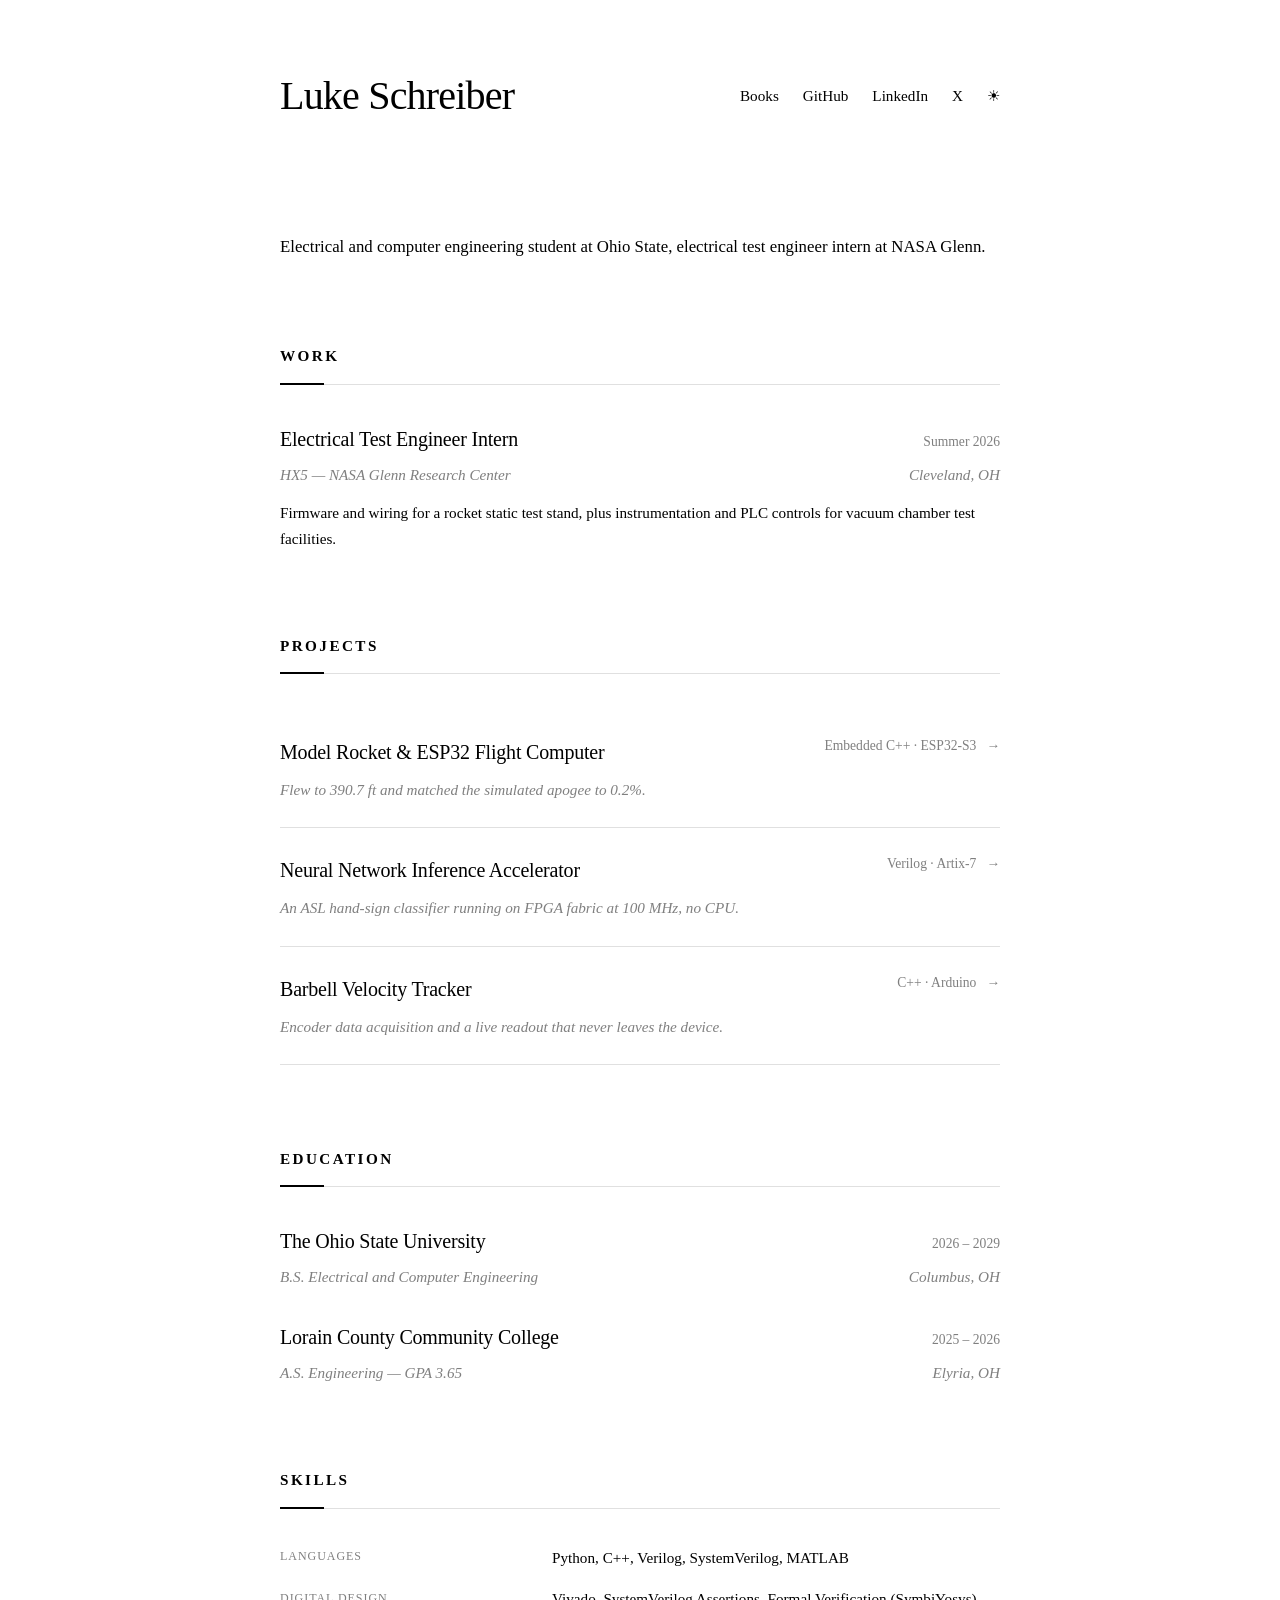
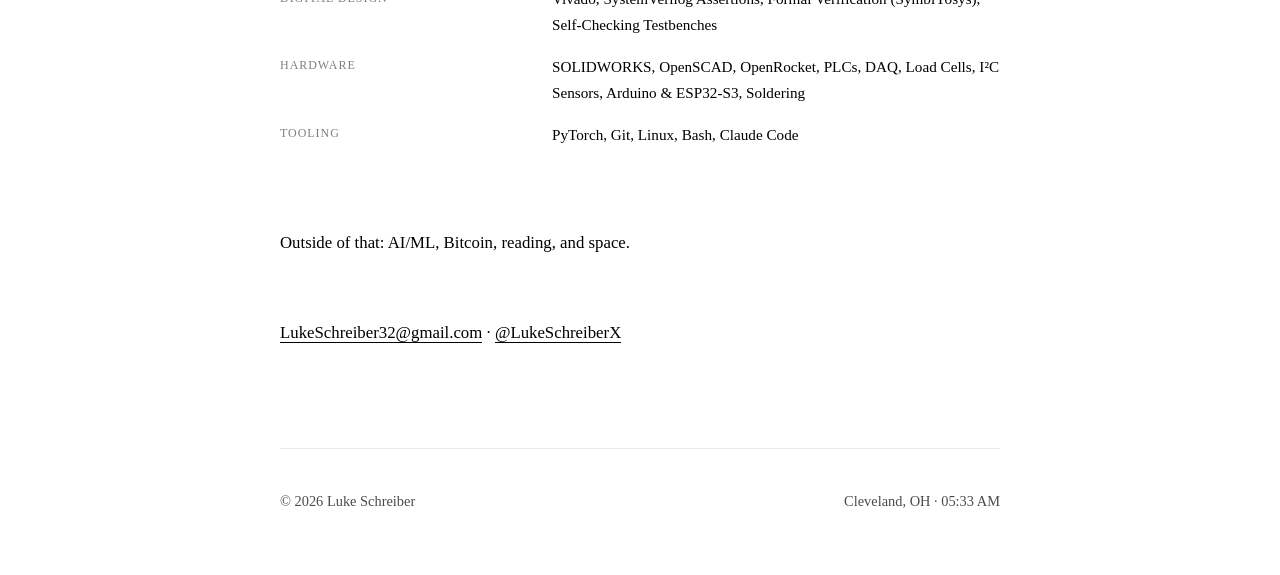
==== index.html @ 97cf7799 "Correct LCCC dates to 2025-2026 One year post-high school, not three." ====
<!DOCTYPE html>
<html lang="en" data-theme="light">

<head>
    <meta charset="UTF-8">
    <meta name="viewport" content="width=device-width, initial-scale=1.0">
    <title>Luke Schreiber</title>
    <meta name="description"
        content="Luke Schreiber — electrical and computer engineering student at Ohio State, electrical test engineer intern at NASA Glenn. FPGA accelerators, flight computers, and instrumentation.">
    <link rel="canonical" href="https://lukeschreiber.com/">
    <meta property="og:type" content="website">
    <meta property="og:url" content="https://lukeschreiber.com/">
    <meta property="og:title" content="Luke Schreiber">
    <meta property="og:description"
        content="Electrical and computer engineering student at Ohio State, electrical test engineer intern at NASA Glenn.">
    <meta name="twitter:card" content="summary">
    <meta name="twitter:site" content="@LukeSchreiberX">
    <link rel="icon" type="image/svg+xml" href="favicon.svg">
    <link rel="icon" type="image/x-icon" href="favicon.ico">
    <link rel="stylesheet" href="style.css">
</head>

<body>
    <div class="container">
        <header>
            <h1 class="logo"><a href="./">Luke Schreiber</a></h1>
            <nav>
                <a href="books/">Books</a>
                <a href="https://github.com/LukeSchreiber" target="_blank" rel="noopener noreferrer">GitHub</a>
                <a href="https://www.linkedin.com/in/luke-schreiber-92649a355/" target="_blank"
                    rel="noopener noreferrer">LinkedIn</a>
                <a href="https://x.com/LukeSchreiberX" target="_blank" rel="noopener noreferrer">X</a>
                <button class="theme-toggle" id="themeToggle">☀</button>
            </nav>
        </header>

        <main>
            <p class="intro">
                Electrical and computer engineering student at Ohio State, electrical test engineer intern at NASA
                Glenn.
            </p>

            <section>
                <h2 class="section-title">Work</h2>

                <article class="entry entry-tight">
                    <div class="entry-head">
                        <h3>Electrical Test Engineer Intern</h3>
                        <span class="entry-date">Summer 2026</span>
                    </div>
                    <div class="entry-sub">
                        <span>HX5 — NASA Glenn Research Center</span>
                        <span class="entry-place">Cleveland, OH</span>
                    </div>
                    <p class="entry-note">Firmware and wiring for a rocket static test stand, plus instrumentation and
                        PLC controls for vacuum chamber test facilities.</p>
                </article>
            </section>

            <section>
                <h2 class="section-title">Projects</h2>

                <div class="project-list">
                    <a class="project-row" href="projects/rocket-flight-computer/">
                        <span class="project-row-title">Model Rocket &amp; ESP32 Flight Computer</span>
                        <span class="project-row-tech">Embedded C++ · ESP32-S3</span>
                        <span class="project-row-note">Flew to 390.7 ft and matched the simulated apogee to
                            0.2%.</span>
                    </a>

                    <a class="project-row" href="projects/neural-network-accelerator/">
                        <span class="project-row-title">Neural Network Inference Accelerator</span>
                        <span class="project-row-tech">Verilog · Artix-7</span>
                        <span class="project-row-note">An ASL hand-sign classifier running on FPGA fabric at 100 MHz,
                            no CPU.</span>
                    </a>

                    <a class="project-row" href="projects/barbell-velocity-tracker/">
                        <span class="project-row-title">Barbell Velocity Tracker</span>
                        <span class="project-row-tech">C++ · Arduino</span>
                        <span class="project-row-note">Encoder data acquisition and a live readout that never leaves
                            the device.</span>
                    </a>
                </div>
            </section>

            <section>
                <h2 class="section-title">Education</h2>

                <article class="entry entry-tight">
                    <div class="entry-head">
                        <h3>The Ohio State University</h3>
                        <span class="entry-date">2026 – 2029</span>
                    </div>
                    <div class="entry-sub">
                        <span>B.S. Electrical and Computer Engineering</span>
                        <span class="entry-place">Columbus, OH</span>
                    </div>
                </article>

                <article class="entry entry-tight">
                    <div class="entry-head">
                        <h3>Lorain County Community College</h3>
                        <span class="entry-date">2025 – 2026</span>
                    </div>
                    <div class="entry-sub">
                        <span>A.S. Engineering — GPA 3.65</span>
                        <span class="entry-place">Elyria, OH</span>
                    </div>
                </article>
            </section>

            <section>
                <h2 class="section-title">Skills</h2>

                <dl class="skills">
                    <dt>Languages</dt>
                    <dd>Python, C++, Verilog, SystemVerilog, MATLAB</dd>

                    <dt>Digital Design</dt>
                    <dd>Vivado, SystemVerilog Assertions, Formal Verification (SymbiYosys), Self-Checking Testbenches
                    </dd>

                    <dt>Hardware</dt>
                    <dd>SOLIDWORKS, OpenSCAD, OpenRocket, PLCs, DAQ, Load Cells, I²C Sensors, Arduino &amp; ESP32-S3,
                        Soldering</dd>

                    <dt>Tooling</dt>
                    <dd>PyTorch, Git, Linux, Bash, Claude Code</dd>
                </dl>
            </section>

            <p class="outro">
                Outside of that: AI/ML, Bitcoin, reading, and space.
            </p>

            <div class="contact">
                <a href="mailto:LukeSchreiber32@gmail.com">LukeSchreiber32@gmail.com</a> · <a
                    href="https://x.com/LukeSchreiberX" target="_blank" rel="noopener noreferrer">@LukeSchreiberX</a>
            </div>
        </main>

        <footer>
            <div>&copy; 2026 Luke Schreiber</div>
            <div id="location-time">Cleveland, OH</div>
        </footer>
    </div>

    <script src="theme.js"></script>
</body>

</html>
---- style.css ----
* {
    margin: 0;
    padding: 0;
    box-sizing: border-box;
}

:root {
    --bg-color: #ffffff;
    --text-color: #000000;
    --border-color: rgba(0, 0, 0, 0.12);
    --muted-color: rgba(0, 0, 0, 0.5);
}

[data-theme="dark"] {
    --bg-color: #000000;
    --text-color: #ffffff;
    --border-color: rgba(255, 255, 255, 0.12);
    --muted-color: rgba(255, 255, 255, 0.5);
}

body {
    background-color: var(--bg-color);
    color: var(--text-color);
    font-family: Georgia, 'Times New Roman', Times, serif;
    line-height: 1.8;
    transition: background-color 0.3s ease, color 0.3s ease;
}

.container {
    max-width: 800px;
    margin: 0 auto;
    padding: 60px 40px;
}

/* Header */
header {
    display: flex;
    justify-content: space-between;
    align-items: center;
    margin-bottom: 100px;
    flex-wrap: wrap;
    gap: 20px;
}

.logo {
    font-size: 2.5rem;
    font-weight: 400;
    letter-spacing: -0.02em;
}

.logo a {
    color: var(--text-color);
    text-decoration: none;
    transition: opacity 0.2s ease;
}

.logo a:hover {
    opacity: 0.7;
}

nav {
    display: flex;
    align-items: center;
    gap: 24px;
    flex-wrap: wrap;
}

nav a {
    color: var(--text-color);
    text-decoration: none;
    font-size: 0.95rem;
    transition: opacity 0.2s ease;
}

nav a:hover {
    text-decoration: underline;
    opacity: 0.7;
}

.theme-toggle {
    background: none;
    border: none;
    color: var(--text-color);
    font-size: 0.95rem;
    cursor: pointer;
    font-family: Georgia, 'Times New Roman', Times, serif;
    transition: opacity 0.2s ease;
}

.theme-toggle:hover {
    opacity: 0.7;
}

/* Main Content */
main {
    margin-bottom: 100px;
}

main p {
    margin-bottom: 40px;
    font-size: 1.05rem;
}

main a {
    color: var(--text-color);
    text-decoration: none;
    border-bottom: 1px solid var(--text-color);
    transition: opacity 0.2s ease;
}

main a:hover {
    text-decoration: underline;
    opacity: 0.7;
}

.intro {
    margin-bottom: 80px;
}

/* Resume-style sections */
section {
    margin-bottom: 80px;
}

.section-title {
    position: relative;
    font-size: 0.95rem;
    font-weight: 700;
    text-transform: uppercase;
    letter-spacing: 0.16em;
    color: var(--text-color);
    padding-bottom: 14px;
    margin-bottom: 36px;
    border-bottom: 1px solid var(--border-color);
}

/* Weighted cap on the left of the section rule */
.section-title::after,
.page-title::after {
    content: '';
    position: absolute;
    left: 0;
    bottom: -1px;
    width: 44px;
    height: 2px;
    background-color: var(--text-color);
}

/* Entries — one job, project, or degree */
.entry {
    margin-bottom: 48px;
}

.entry:last-child {
    margin-bottom: 0;
}

.entry-tight {
    margin-bottom: 28px;
}

.entry-head {
    display: flex;
    justify-content: space-between;
    align-items: baseline;
    gap: 16px;
    flex-wrap: wrap;
}

.entry-head h3 {
    font-size: 1.25rem;
    font-weight: 400;
    letter-spacing: -0.01em;
}

.entry-date {
    font-size: 0.85rem;
    color: var(--muted-color);
    white-space: nowrap;
}

.entry-sub {
    display: flex;
    justify-content: space-between;
    align-items: baseline;
    gap: 16px;
    flex-wrap: wrap;
    font-size: 0.95rem;
    font-style: italic;
    color: var(--muted-color);
    margin-top: 4px;
}

.entry-place {
    white-space: nowrap;
}

.entry-sub-single {
    font-size: 0.95rem;
    font-style: italic;
    color: var(--muted-color);
    margin: 4px 0 0;
}

.entry-head + .work-list,
.entry-sub + .work-list,
.entry-sub-single + .work-list {
    margin-top: 20px;
}

.entry-note {
    font-size: 0.95rem;
    line-height: 1.7;
    margin: 12px 0 0;
}

.project-link {
    margin-top: 16px;
    margin-bottom: 0;
    font-size: 0.95rem;
}

/* Project index — the whole row is the link */
.project-row {
    display: grid;
    grid-template-columns: 1fr auto;
    gap: 6px 24px;
    padding: 24px 0;
    color: var(--text-color);
    text-decoration: none;
    border-bottom: 1px solid var(--border-color);
}

.project-row:hover {
    opacity: 1;
    text-decoration: none;
}

.project-row-title {
    font-size: 1.25rem;
    letter-spacing: -0.01em;
}

.project-row:hover .project-row-title {
    text-decoration: underline;
}

.project-row-tech {
    font-size: 0.85rem;
    color: var(--muted-color);
    white-space: nowrap;
}

.project-row-tech::after {
    content: '→';
    display: inline-block;
    margin-left: 10px;
    transition: transform 0.2s ease;
}

.project-row:hover .project-row-tech::after {
    transform: translateX(4px);
}

.project-row-note {
    grid-column: 1 / -1;
    font-size: 0.95rem;
    font-style: italic;
    color: var(--muted-color);
}

/* Project pages */
.back-link {
    display: inline-block;
    font-size: 0.9rem;
    color: var(--muted-color);
    border-bottom: none;
    margin-bottom: 36px;
}

.back-link:hover {
    color: var(--text-color);
    opacity: 1;
}

.lede {
    font-size: 1.15rem;
    line-height: 1.75;
    margin-bottom: 8px;
}

.section-note {
    font-size: 0.95rem;
    font-style: italic;
    color: var(--muted-color);
    margin: 0 0 24px;
}

.table-wrap {
    overflow-x: auto;
    margin-bottom: 28px;
}

.data-table {
    width: 100%;
    border-collapse: collapse;
    font-size: 0.95rem;
}

.data-table th,
.data-table td {
    text-align: left;
    white-space: nowrap;
    padding: 12px 28px 12px 0;
    border-bottom: 1px solid var(--border-color);
}

.data-table td:first-child {
    white-space: normal;
    color: var(--muted-color);
}

.data-table th {
    font-size: 0.75rem;
    font-weight: 400;
    text-transform: uppercase;
    letter-spacing: 0.08em;
    color: var(--muted-color);
}

.data-table tbody tr:last-child td {
    border-bottom: none;
}

code {
    font-family: ui-monospace, 'Cascadia Code', Consolas, monospace;
    font-size: 0.85em;
}

.tech-grid {
    display: grid;
    grid-template-columns: 1fr 1fr;
    gap: 20px 32px;
    margin-top: 24px;
    margin-bottom: 72px;
    padding: 20px 0;
    border-top: 1px solid var(--border-color);
    border-bottom: 1px solid var(--border-color);
}

.tech-group h4 {
    font-size: 0.75rem;
    text-transform: uppercase;
    letter-spacing: 0.08em;
    color: var(--muted-color);
    font-weight: 400;
    margin-bottom: 6px;
}

.tech-group p {
    font-size: 0.9rem;
    margin-bottom: 0;
    line-height: 1.6;
}

.status-tag {
    font-size: 0.65rem;
    text-transform: uppercase;
    letter-spacing: 0.1em;
    color: var(--muted-color);
    border: 1px solid var(--border-color);
    padding: 2px 8px;
    margin-left: 10px;
    vertical-align: middle;
    white-space: nowrap;
}

/* Skills */
.skills {
    display: grid;
    grid-template-columns: minmax(0, 15rem) 1fr;
    gap: 16px 32px;
}

.skills dt {
    font-size: 0.75rem;
    text-transform: uppercase;
    letter-spacing: 0.08em;
    color: var(--muted-color);
    line-height: 1.6;
    padding-top: 0.2em;
}

.skills dd {
    font-size: 0.95rem;
    line-height: 1.7;
}

.outro {
    margin-top: 72px;
}

.work-list {
    list-style: none;
    padding-left: 0;
    margin: 0;
}

.work-list li {
    position: relative;
    padding-left: 20px;
    padding-bottom: 12px;
    font-size: 0.95rem;
    line-height: 1.7;
}

.work-list li:last-child {
    padding-bottom: 0;
}

.work-list li::before {
    content: '—';
    position: absolute;
    left: 0;
    color: var(--muted-color);
}

.contact {
    margin-top: 60px;
    font-size: 1.05rem;
}

/* Books page — Page Title */
.page-title {
    position: relative;
    font-size: 1.75rem;
    font-weight: 400;
    letter-spacing: -0.01em;
    margin-bottom: 32px;
    padding-bottom: 24px;
    border-bottom: 1px solid var(--border-color);
}

.title-tag {
    font-size: 0.65em;
    color: var(--muted-color);
    margin-left: 12px;
}

/* Books page — Book List */
.book-list {
    list-style: none;
    counter-reset: books;
}

.book-list li {
    counter-increment: books;
    padding: 16px 0;
    border-bottom: 1px solid var(--border-color);
    display: flex;
    gap: 16px;
    align-items: baseline;
}

.book-list li:first-child {
    padding-top: 0;
}

.book-list li::before {
    content: counter(books, decimal-leading-zero);
    font-size: 0.8rem;
    color: var(--muted-color);
    letter-spacing: 0.05em;
    flex-shrink: 0;
    min-width: 24px;
}

.book-info {
    display: flex;
    flex-direction: column;
    gap: 2px;
}

.book-title {
    font-size: 1.05rem;
    font-style: italic;
}

.book-author {
    font-size: 0.9rem;
    color: var(--muted-color);
}

.book-note {
    font-size: 0.8rem;
    color: var(--muted-color);
    opacity: 0.7;
}

/* Footer */
footer {
    display: flex;
    justify-content: space-between;
    align-items: center;
    padding-top: 40px;
    border-top: 1px solid var(--border-color);
    font-size: 0.9rem;
    opacity: 0.7;
    flex-wrap: wrap;
    gap: 20px;
}

/* Books footer needs extra top spacing (no preceding border block) */
.footer-spaced {
    margin-top: 80px;
}

/* Responsive */
@media (max-width: 768px) {
    .container {
        padding: 40px 24px;
    }

    header {
        margin-bottom: 60px;
    }

    .logo {
        font-size: 2rem;
    }

    nav {
        gap: 16px;
    }

    main p {
        font-size: 1rem;
        margin-bottom: 32px;
    }

    .intro,
    .outro {
        margin-bottom: 64px;
    }

    .outro {
        margin-top: 56px;
    }

    section {
        margin-bottom: 64px;
    }

    .entry-head h3 {
        font-size: 1.15rem;
    }

    .tech-grid {
        grid-template-columns: 1fr 1fr;
        gap: 20px;
    }

    .skills {
        grid-template-columns: 1fr;
        gap: 4px;
    }

    .skills dd:not(:last-child) {
        margin-bottom: 16px;
    }

    footer {
        font-size: 0.85rem;
    }
}

@media (max-width: 480px) {
    nav {
        width: 100%;
        justify-content: flex-start;
    }

    .tech-grid {
        grid-template-columns: 1fr;
        gap: 20px;
    }

    .project-row {
        grid-template-columns: 1fr;
        gap: 4px;
    }

    .project-row-tech {
        white-space: normal;
        order: 3;
    }

    .project-row-note {
        order: 2;
    }

    .entry-head,
    .entry-sub {
        gap: 2px;
    }

    .entry-date,
    .entry-place {
        white-space: normal;
    }

    footer {
        flex-direction: column;
        align-items: flex-start;
        gap: 12px;
    }
}
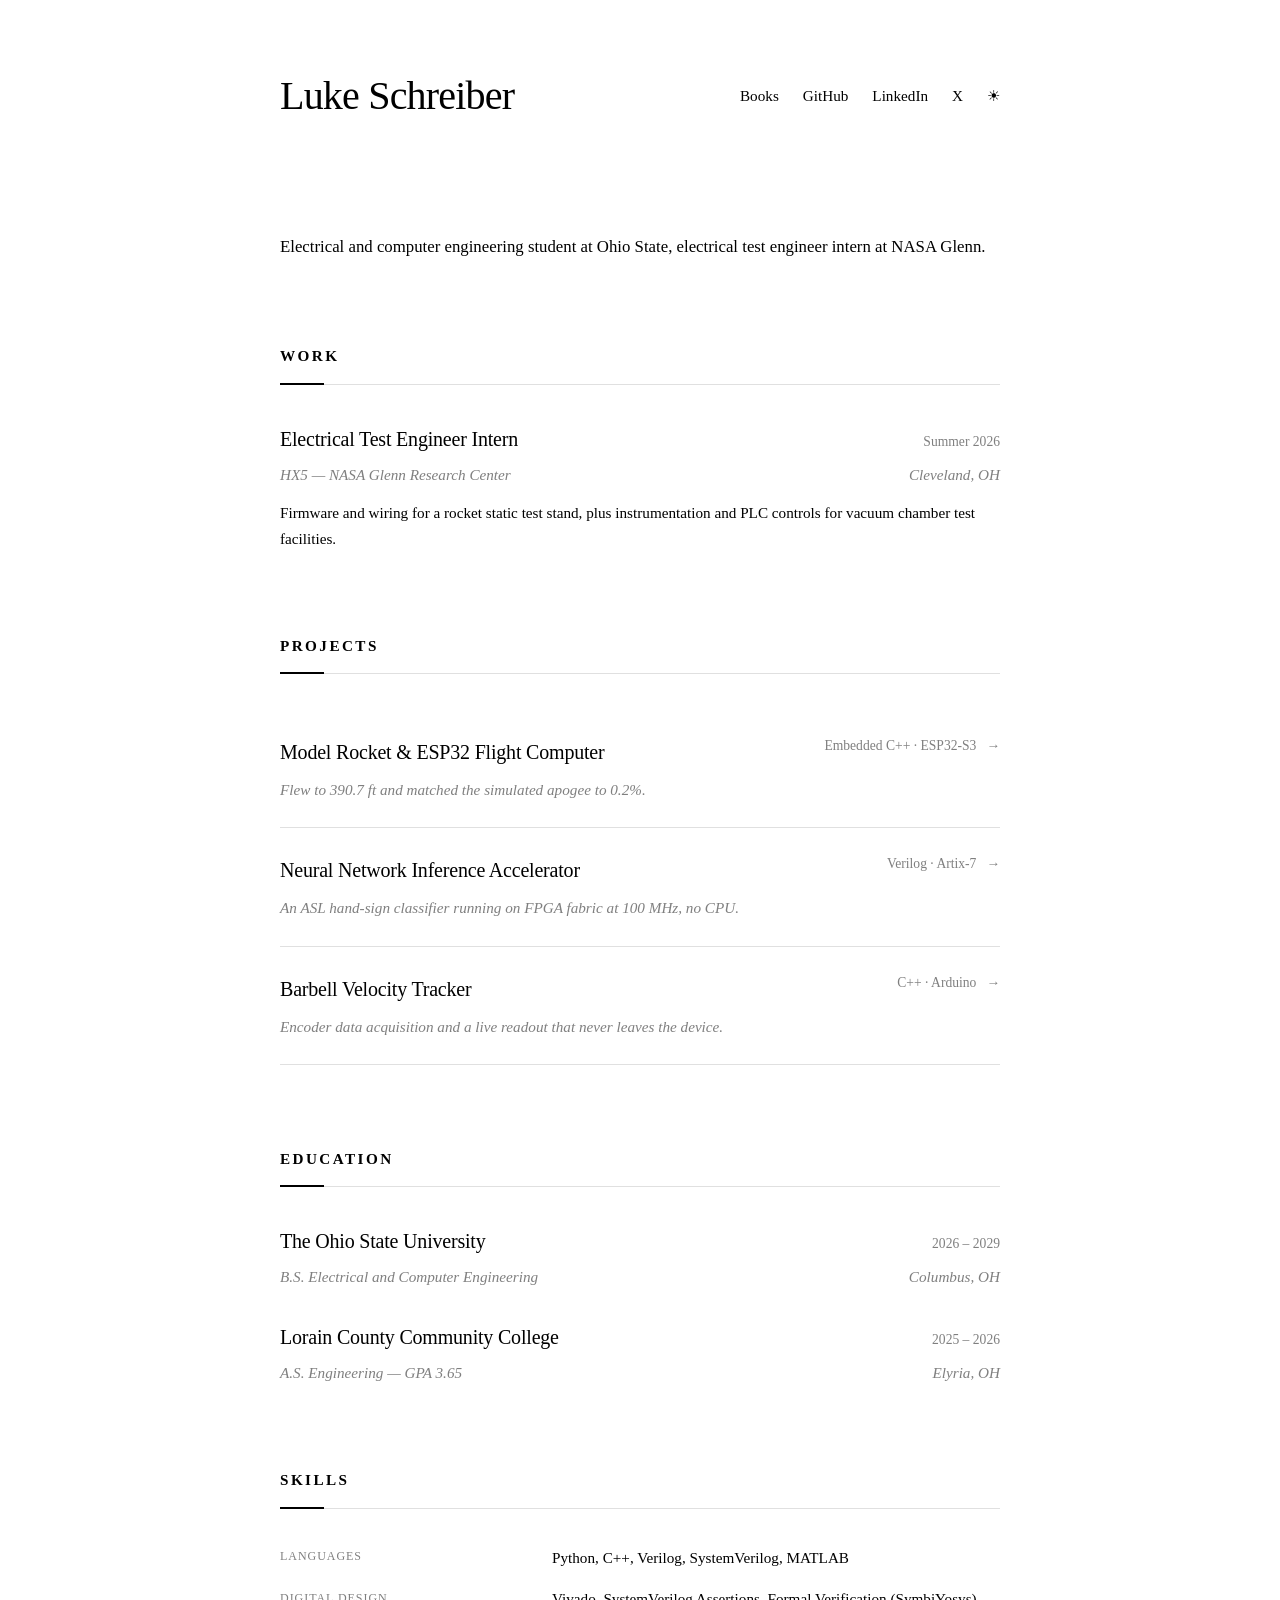
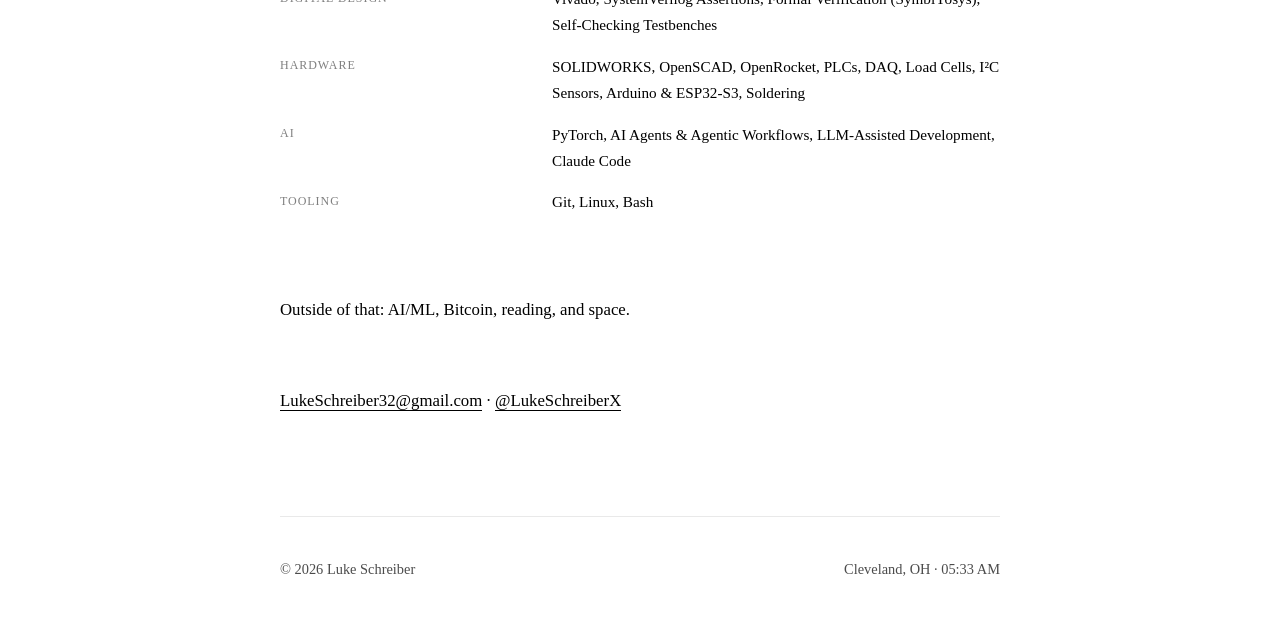
==== commit 2b055ff9: "Give AI its own skills row Claude Code alone under Tooling undersold the actual competency. AI now g" ====
--- a/index.html
+++ b/index.html
@@ -125,8 +125,11 @@
                     <dd>SOLIDWORKS, OpenSCAD, OpenRocket, PLCs, DAQ, Load Cells, I²C Sensors, Arduino &amp; ESP32-S3,
                         Soldering</dd>
 
+                    <dt>AI</dt>
+                    <dd>PyTorch, AI Agents &amp; Agentic Workflows, LLM-Assisted Development, Claude Code</dd>
+
                     <dt>Tooling</dt>
-                    <dd>PyTorch, Git, Linux, Bash, Claude Code</dd>
+                    <dd>Git, Linux, Bash</dd>
                 </dl>
             </section>
 
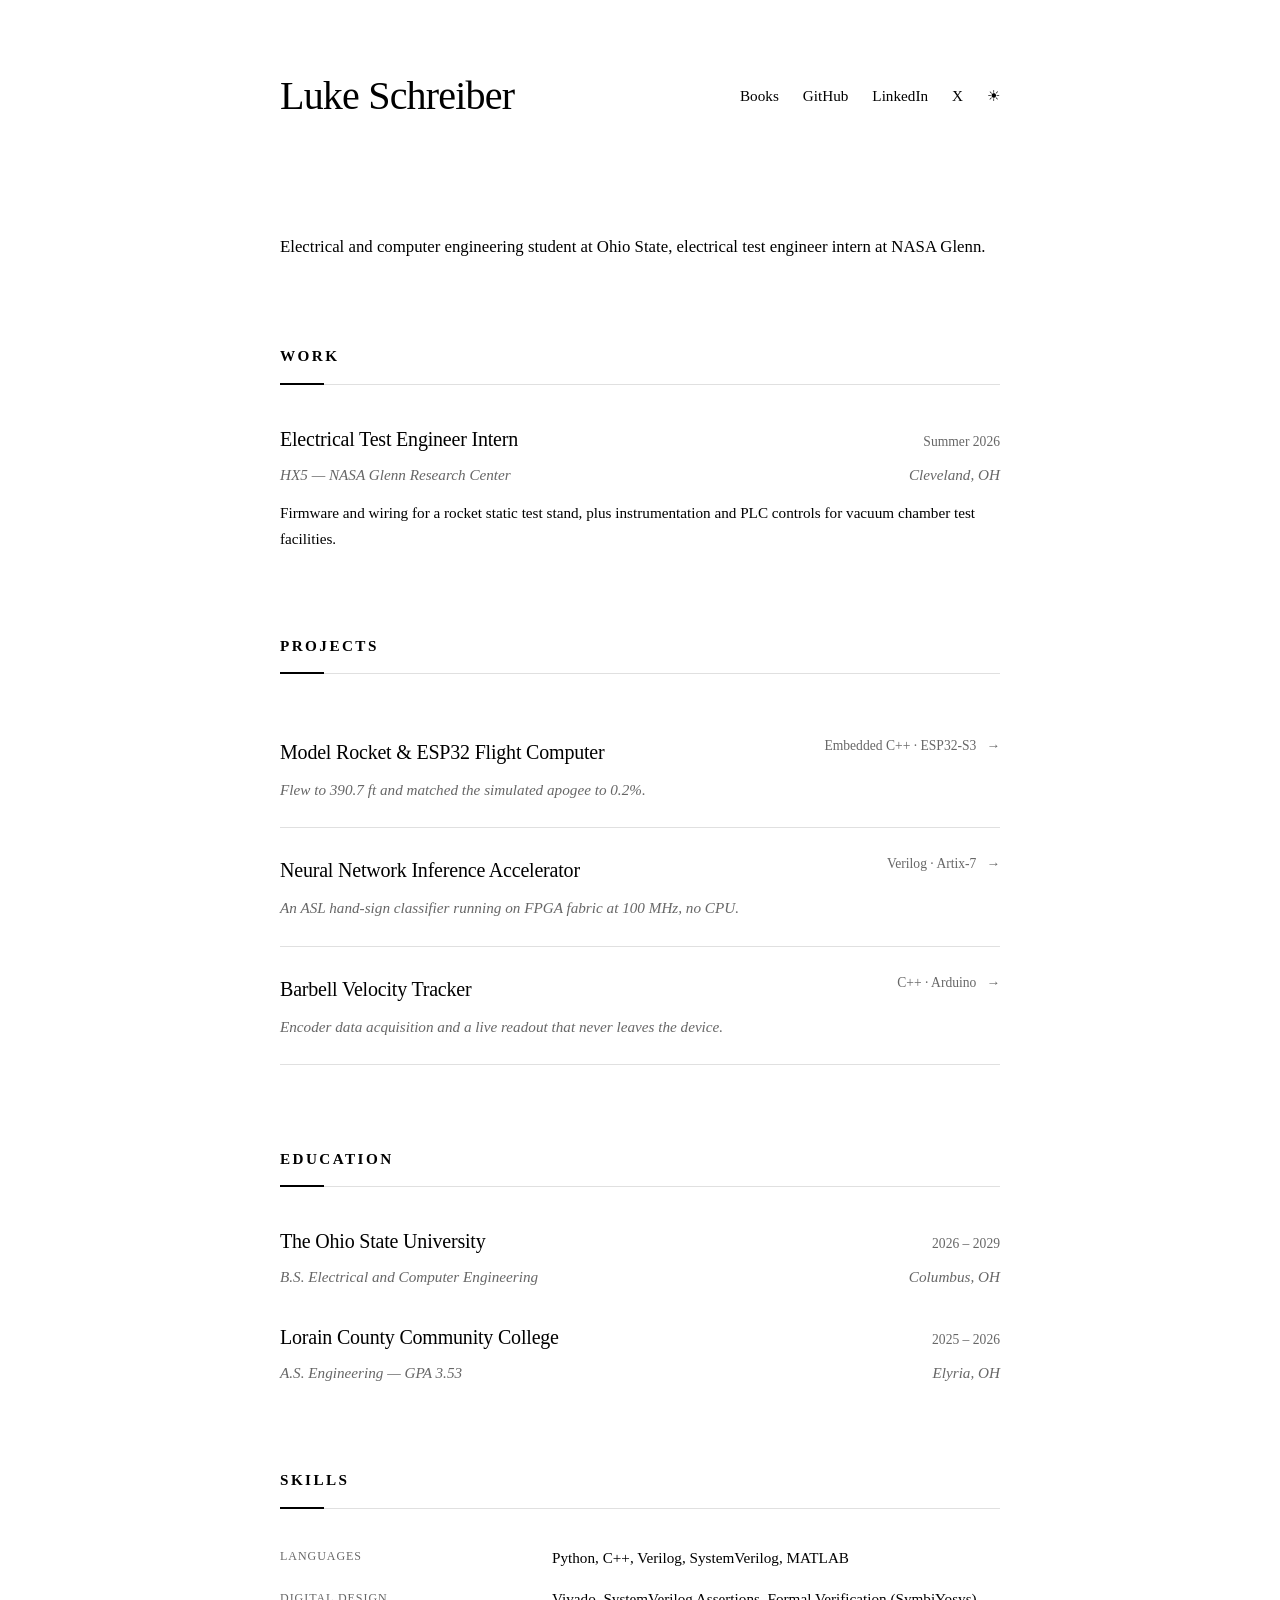
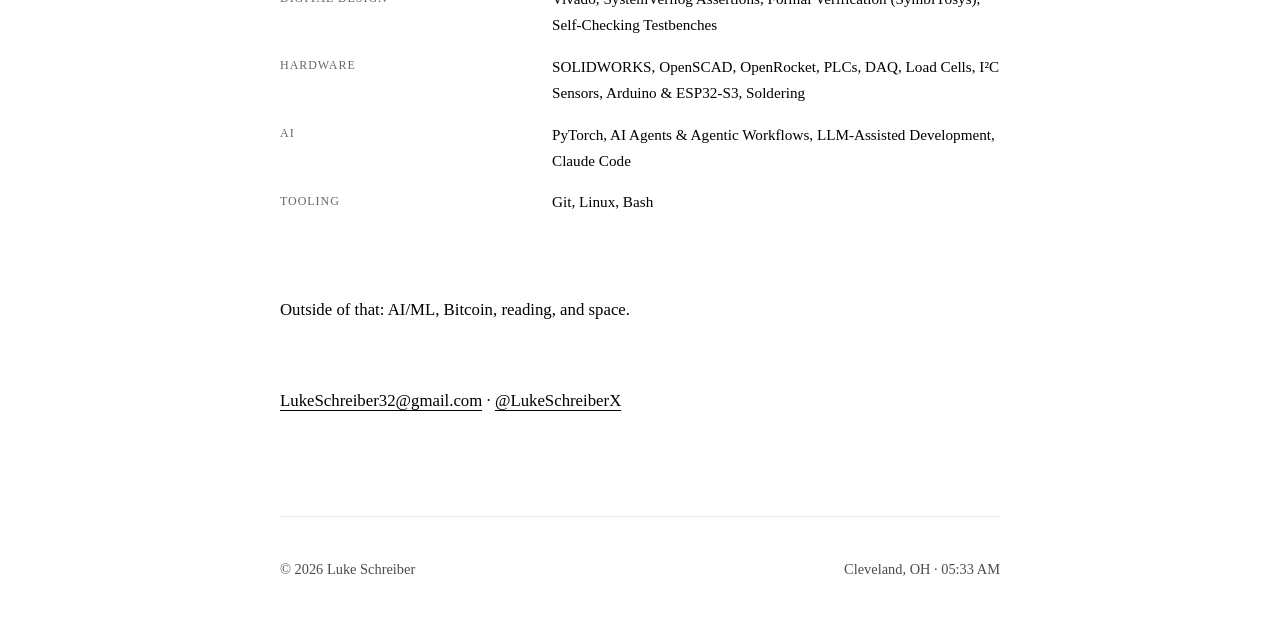
==== commit 430cbac4: "Correct LCCC GPA to 3.53" ====
--- a/index.html
+++ b/index.html
@@ -104,7 +104,7 @@
                         <span class="entry-date">2025 – 2026</span>
                     </div>
                     <div class="entry-sub">
-                        <span>A.S. Engineering — GPA 3.65</span>
+                        <span>A.S. Engineering — GPA 3.53</span>
                         <span class="entry-place">Elyria, OH</span>
                     </div>
                 </article>
--- a/style.css
+++ b/style.css
@@ -8,7 +8,7 @@
     --bg-color: #ffffff;
     --text-color: #000000;
     --border-color: rgba(0, 0, 0, 0.12);
-    --muted-color: rgba(0, 0, 0, 0.5);
+    --muted-color: rgba(0, 0, 0, 0.6);
 }
 
 [data-theme="dark"] {
@@ -494,7 +494,6 @@
 .book-note {
     font-size: 0.8rem;
     color: var(--muted-color);
-    opacity: 0.7;
 }
 
 /* Footer */
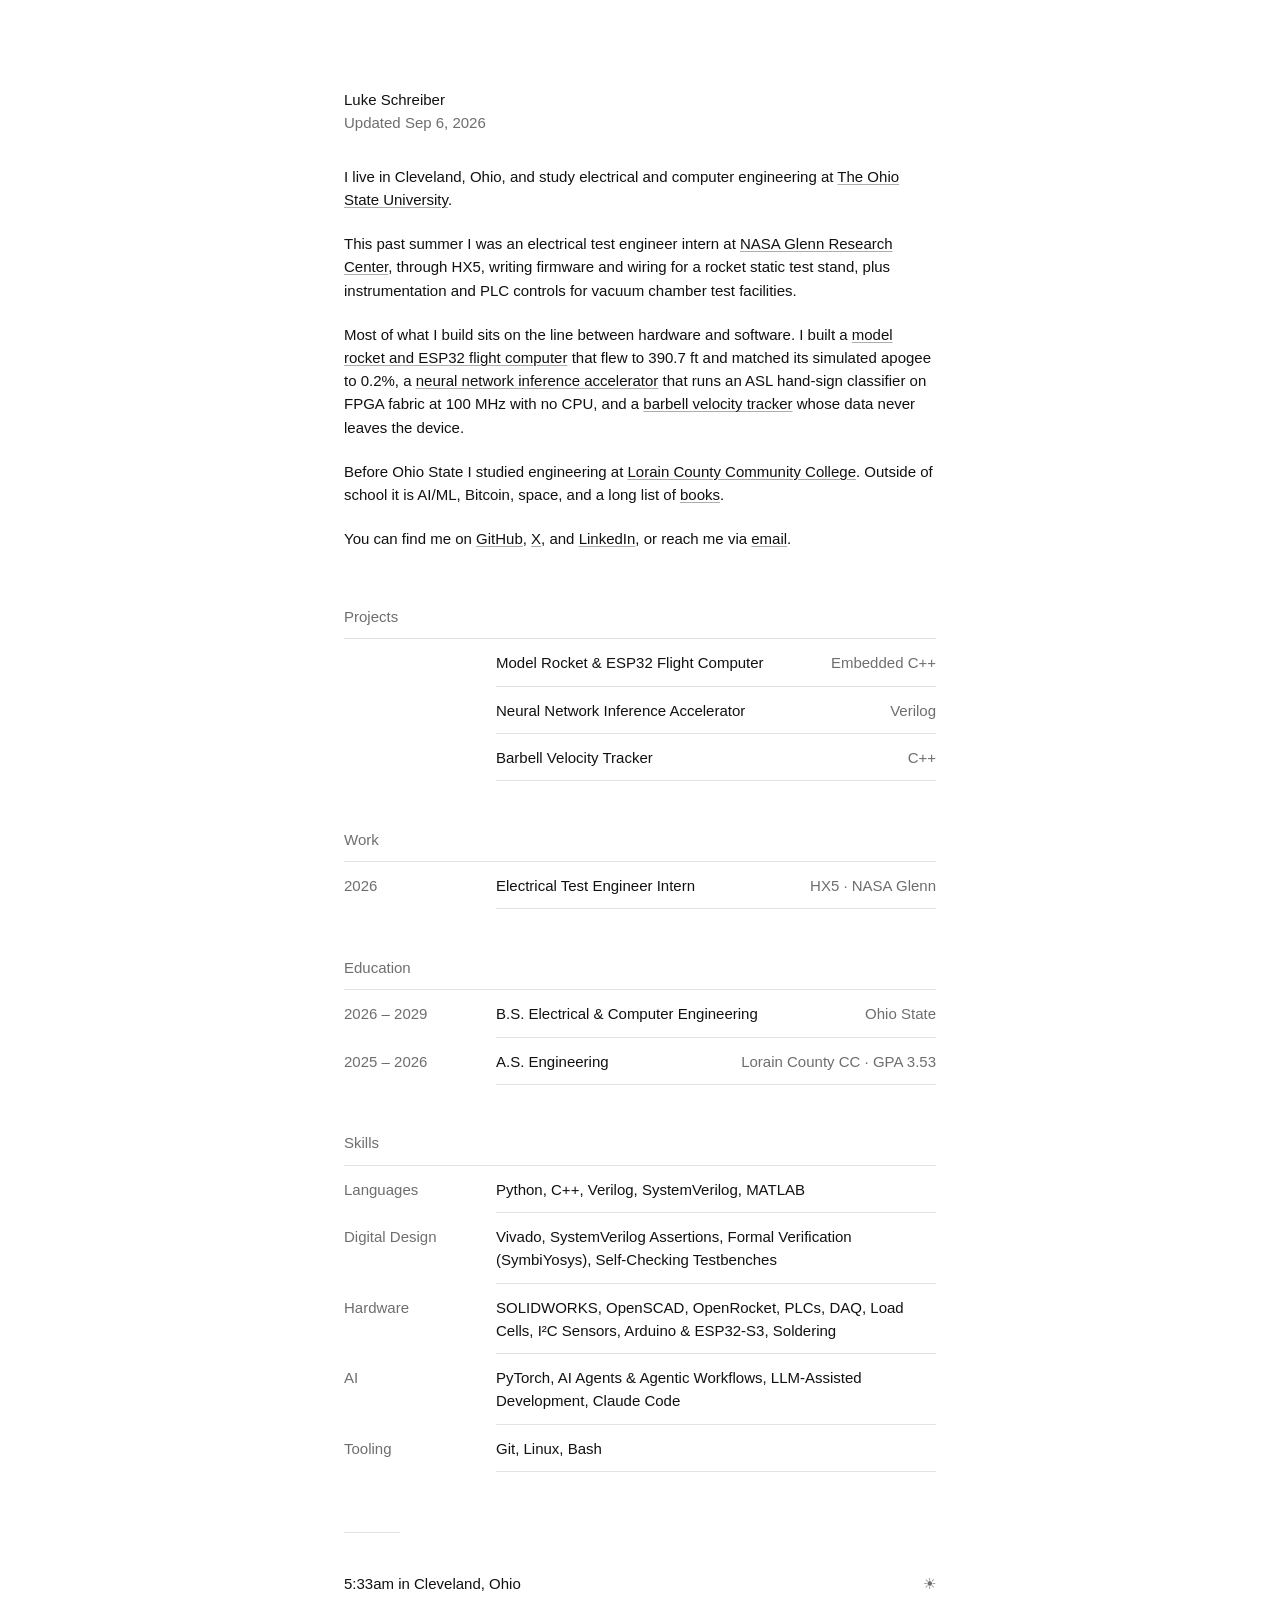
==== commit d68dd791: "Rebuild the site as a single minimal column Replace the serif resume layout with one narrow column a" ====
--- a/index.html
+++ b/index.html
@@ -22,130 +22,132 @@
 
 <body>
     <div class="container">
-        <header>
-            <h1 class="logo"><a href="./">Luke Schreiber</a></h1>
-            <nav>
-                <a href="books/">Books</a>
-                <a href="https://github.com/LukeSchreiber" target="_blank" rel="noopener noreferrer">GitHub</a>
-                <a href="https://www.linkedin.com/in/luke-schreiber-92649a355/" target="_blank"
-                    rel="noopener noreferrer">LinkedIn</a>
-                <a href="https://x.com/LukeSchreiberX" target="_blank" rel="noopener noreferrer">X</a>
-                <button class="theme-toggle" id="themeToggle">☀</button>
-            </nav>
-        </header>
+        <main>
+            <h1 class="name">Luke Schreiber</h1>
+            <p class="meta">Updated Sep 6, 2026</p>
 
-        <main>
-            <p class="intro">
-                Electrical and computer engineering student at Ohio State, electrical test engineer intern at NASA
-                Glenn.
-            </p>
+            <div class="prose">
+                <p>I live in Cleveland, Ohio, and study electrical and computer engineering at <a
+                        href="https://www.osu.edu" target="_blank" rel="noopener noreferrer">The Ohio State
+                        University</a>.</p>
 
-            <section>
-                <h2 class="section-title">Work</h2>
+                <p>This past summer I was an electrical test engineer intern at <a href="https://www.nasa.gov/glenn"
+                        target="_blank" rel="noopener noreferrer">NASA Glenn Research Center</a>, through HX5, writing
+                    firmware and wiring for a rocket static test stand, plus instrumentation and PLC controls for vacuum
+                    chamber test facilities.</p>
 
-                <article class="entry entry-tight">
-                    <div class="entry-head">
-                        <h3>Electrical Test Engineer Intern</h3>
-                        <span class="entry-date">Summer 2026</span>
-                    </div>
-                    <div class="entry-sub">
-                        <span>HX5 — NASA Glenn Research Center</span>
-                        <span class="entry-place">Cleveland, OH</span>
-                    </div>
-                    <p class="entry-note">Firmware and wiring for a rocket static test stand, plus instrumentation and
-                        PLC controls for vacuum chamber test facilities.</p>
-                </article>
-            </section>
+                <p>Most of what I build sits on the line between hardware and software. I built a <a
+                        href="projects/rocket-flight-computer/">model rocket and ESP32 flight computer</a> that flew to
+                    390.7 ft and matched its simulated apogee to 0.2%, a <a
+                        href="projects/neural-network-accelerator/">neural network inference accelerator</a> that runs
+                    an ASL hand-sign classifier on FPGA fabric at 100 MHz with no CPU, and a <a
+                        href="projects/barbell-velocity-tracker/">barbell velocity tracker</a> whose data never leaves
+                    the device.</p>
 
-            <section>
-                <h2 class="section-title">Projects</h2>
+                <p>Before Ohio State I studied engineering at <a href="https://www.lorainccc.edu" target="_blank"
+                        rel="noopener noreferrer">Lorain County Community College</a>. Outside of school it is AI/ML,
+                    Bitcoin, space, and a long list of <a href="books/">books</a>.</p>
 
-                <div class="project-list">
-                    <a class="project-row" href="projects/rocket-flight-computer/">
-                        <span class="project-row-title">Model Rocket &amp; ESP32 Flight Computer</span>
-                        <span class="project-row-tech">Embedded C++ · ESP32-S3</span>
-                        <span class="project-row-note">Flew to 390.7 ft and matched the simulated apogee to
-                            0.2%.</span>
+                <p>You can find me on <a href="https://github.com/LukeSchreiber" target="_blank"
+                        rel="noopener noreferrer">GitHub</a>, <a href="https://x.com/LukeSchreiberX" target="_blank"
+                        rel="noopener noreferrer">X</a>, and <a
+                        href="https://www.linkedin.com/in/luke-schreiber-92649a355/" target="_blank"
+                        rel="noopener noreferrer">LinkedIn</a>, or reach me via <a
+                        href="mailto:LukeSchreiber32@gmail.com">email</a>.</p>
+            </div>
+
+            <section class="index">
+                <h2 class="index-title">Projects</h2>
+
+                <div class="rows">
+                    <a class="row row--flush" href="projects/rocket-flight-computer/">
+                        <span class="row-key"></span>
+                        <span class="row-main">Model Rocket &amp; ESP32 Flight Computer</span>
+                        <span class="row-meta">Embedded C++</span>
                     </a>
 
-                    <a class="project-row" href="projects/neural-network-accelerator/">
-                        <span class="project-row-title">Neural Network Inference Accelerator</span>
-                        <span class="project-row-tech">Verilog · Artix-7</span>
-                        <span class="project-row-note">An ASL hand-sign classifier running on FPGA fabric at 100 MHz,
-                            no CPU.</span>
+                    <a class="row row--flush" href="projects/neural-network-accelerator/">
+                        <span class="row-key"></span>
+                        <span class="row-main">Neural Network Inference Accelerator</span>
+                        <span class="row-meta">Verilog</span>
                     </a>
 
-                    <a class="project-row" href="projects/barbell-velocity-tracker/">
-                        <span class="project-row-title">Barbell Velocity Tracker</span>
-                        <span class="project-row-tech">C++ · Arduino</span>
-                        <span class="project-row-note">Encoder data acquisition and a live readout that never leaves
-                            the device.</span>
+                    <a class="row row--flush" href="projects/barbell-velocity-tracker/">
+                        <span class="row-key"></span>
+                        <span class="row-main">Barbell Velocity Tracker</span>
+                        <span class="row-meta">C++</span>
                     </a>
                 </div>
             </section>
 
-            <section>
-                <h2 class="section-title">Education</h2>
+            <section class="index">
+                <h2 class="index-title">Work</h2>
 
-                <article class="entry entry-tight">
-                    <div class="entry-head">
-                        <h3>The Ohio State University</h3>
-                        <span class="entry-date">2026 – 2029</span>
+                <div class="rows">
+                    <div class="row">
+                        <span class="row-key">2026</span>
+                        <span class="row-main">Electrical Test Engineer Intern</span>
+                        <span class="row-meta">HX5 · NASA Glenn</span>
                     </div>
-                    <div class="entry-sub">
-                        <span>B.S. Electrical and Computer Engineering</span>
-                        <span class="entry-place">Columbus, OH</span>
-                    </div>
-                </article>
-
-                <article class="entry entry-tight">
-                    <div class="entry-head">
-                        <h3>Lorain County Community College</h3>
-                        <span class="entry-date">2025 – 2026</span>
-                    </div>
-                    <div class="entry-sub">
-                        <span>A.S. Engineering — GPA 3.53</span>
-                        <span class="entry-place">Elyria, OH</span>
-                    </div>
-                </article>
+                </div>
             </section>
 
-            <section>
-                <h2 class="section-title">Skills</h2>
+            <section class="index">
+                <h2 class="index-title">Education</h2>
 
-                <dl class="skills">
-                    <dt>Languages</dt>
-                    <dd>Python, C++, Verilog, SystemVerilog, MATLAB</dd>
+                <div class="rows">
+                    <div class="row">
+                        <span class="row-key">2026 – 2029</span>
+                        <span class="row-main">B.S. Electrical &amp; Computer Engineering</span>
+                        <span class="row-meta">Ohio State</span>
+                    </div>
 
-                    <dt>Digital Design</dt>
-                    <dd>Vivado, SystemVerilog Assertions, Formal Verification (SymbiYosys), Self-Checking Testbenches
-                    </dd>
-
-                    <dt>Hardware</dt>
-                    <dd>SOLIDWORKS, OpenSCAD, OpenRocket, PLCs, DAQ, Load Cells, I²C Sensors, Arduino &amp; ESP32-S3,
-                        Soldering</dd>
-
-                    <dt>AI</dt>
-                    <dd>PyTorch, AI Agents &amp; Agentic Workflows, LLM-Assisted Development, Claude Code</dd>
-
-                    <dt>Tooling</dt>
-                    <dd>Git, Linux, Bash</dd>
-                </dl>
+                    <div class="row">
+                        <span class="row-key">2025 – 2026</span>
+                        <span class="row-main">A.S. Engineering</span>
+                        <span class="row-meta">Lorain County CC · GPA 3.53</span>
+                    </div>
+                </div>
             </section>
 
-            <p class="outro">
-                Outside of that: AI/ML, Bitcoin, reading, and space.
-            </p>
+            <section class="index">
+                <h2 class="index-title">Skills</h2>
 
-            <div class="contact">
-                <a href="mailto:LukeSchreiber32@gmail.com">LukeSchreiber32@gmail.com</a> · <a
-                    href="https://x.com/LukeSchreiberX" target="_blank" rel="noopener noreferrer">@LukeSchreiberX</a>
-            </div>
+                <div class="rows">
+                    <div class="row row--pair">
+                        <span class="row-key">Languages</span>
+                        <span class="row-main">Python, C++, Verilog, SystemVerilog, MATLAB</span>
+                    </div>
+
+                    <div class="row row--pair">
+                        <span class="row-key">Digital Design</span>
+                        <span class="row-main">Vivado, SystemVerilog Assertions, Formal Verification (SymbiYosys),
+                            Self-Checking Testbenches</span>
+                    </div>
+
+                    <div class="row row--pair">
+                        <span class="row-key">Hardware</span>
+                        <span class="row-main">SOLIDWORKS, OpenSCAD, OpenRocket, PLCs, DAQ, Load Cells, I²C Sensors,
+                            Arduino &amp; ESP32-S3, Soldering</span>
+                    </div>
+
+                    <div class="row row--pair">
+                        <span class="row-key">AI</span>
+                        <span class="row-main">PyTorch, AI Agents &amp; Agentic Workflows, LLM-Assisted Development,
+                            Claude Code</span>
+                    </div>
+
+                    <div class="row row--pair">
+                        <span class="row-key">Tooling</span>
+                        <span class="row-main">Git, Linux, Bash</span>
+                    </div>
+                </div>
+            </section>
         </main>
 
-        <footer>
-            <div>&copy; 2026 Luke Schreiber</div>
-            <div id="location-time">Cleveland, OH</div>
+        <footer class="foot">
+            <span id="location-time">Cleveland, Ohio</span>
+            <button class="theme-toggle" id="themeToggle" aria-label="Toggle dark mode">☀</button>
         </footer>
     </div>
 
--- a/style.css
+++ b/style.css
@@ -1,616 +1,396 @@
+/* Luke Schreiber — one narrow column, hairlines, nothing else. */
+
+*,
+*::before,
+*::after {
+    box-sizing: border-box;
+}
+
 * {
     margin: 0;
     padding: 0;
-    box-sizing: border-box;
 }
 
 :root {
-    --bg-color: #ffffff;
-    --text-color: #000000;
-    --border-color: rgba(0, 0, 0, 0.12);
-    --muted-color: rgba(0, 0, 0, 0.6);
+    --bg: #ffffff;
+    --text: #111111;
+    --muted: #6e6e6e;
+    --line: rgba(0, 0, 0, 0.11);
+    --rule: rgba(0, 0, 0, 0.32);
 }
 
 [data-theme="dark"] {
-    --bg-color: #000000;
-    --text-color: #ffffff;
-    --border-color: rgba(255, 255, 255, 0.12);
-    --muted-color: rgba(255, 255, 255, 0.5);
+    --bg: #000000;
+    --text: #ededed;
+    --muted: #969696;
+    --line: rgba(255, 255, 255, 0.15);
+    --rule: rgba(255, 255, 255, 0.38);
+}
+
+html {
+    -webkit-text-size-adjust: 100%;
 }
 
 body {
-    background-color: var(--bg-color);
-    color: var(--text-color);
-    font-family: Georgia, 'Times New Roman', Times, serif;
-    line-height: 1.8;
-    transition: background-color 0.3s ease, color 0.3s ease;
+    background-color: var(--bg);
+    color: var(--text);
+    font-family: -apple-system, BlinkMacSystemFont, "Segoe UI", "Helvetica Neue", Helvetica, Arial, sans-serif;
+    font-size: 0.9375rem;
+    line-height: 1.55;
+    -webkit-font-smoothing: antialiased;
+    transition: background-color 0.25s ease, color 0.25s ease;
+}
+
+/* Headings carry no size of their own here — the whole page is one type size. */
+h1,
+h2,
+h3,
+h4 {
+    font-size: inherit;
+    font-weight: 400;
+}
+
+a {
+    color: inherit;
+    text-decoration: underline;
+    text-decoration-thickness: 1px;
+    text-underline-offset: 2px;
+    text-decoration-color: var(--rule);
+    transition: text-decoration-color 0.15s ease;
+}
+
+a:hover {
+    text-decoration-color: currentColor;
+}
+
+a:focus-visible,
+button:focus-visible {
+    outline: 2px solid var(--text);
+    outline-offset: 3px;
+    border-radius: 1px;
 }
 
 .container {
-    max-width: 800px;
+    max-width: 40rem;
     margin: 0 auto;
-    padding: 60px 40px;
-}
-
-/* Header */
-header {
-    display: flex;
-    justify-content: space-between;
-    align-items: center;
-    margin-bottom: 100px;
-    flex-wrap: wrap;
-    gap: 20px;
-}
-
-.logo {
-    font-size: 2.5rem;
-    font-weight: 400;
-    letter-spacing: -0.02em;
-}
-
-.logo a {
-    color: var(--text-color);
+    padding: 5.5rem 1.5rem 3.5rem;
+}
+
+/* Masthead — name, then a muted line under it */
+.name {
+    letter-spacing: 0;
+}
+
+.name a {
     text-decoration: none;
-    transition: opacity 0.2s ease;
-}
-
-.logo a:hover {
-    opacity: 0.7;
-}
-
-nav {
-    display: flex;
-    align-items: center;
-    gap: 24px;
-    flex-wrap: wrap;
-}
-
-nav a {
-    color: var(--text-color);
+}
+
+.name a:hover {
+    text-decoration: underline;
+    text-decoration-color: var(--rule);
+}
+
+.meta {
+    color: var(--muted);
+}
+
+.back {
+    display: inline-block;
+    color: var(--muted);
     text-decoration: none;
-    font-size: 0.95rem;
-    transition: opacity 0.2s ease;
-}
-
-nav a:hover {
-    text-decoration: underline;
-    opacity: 0.7;
-}
-
-.theme-toggle {
-    background: none;
-    border: none;
-    color: var(--text-color);
-    font-size: 0.95rem;
-    cursor: pointer;
-    font-family: Georgia, 'Times New Roman', Times, serif;
-    transition: opacity 0.2s ease;
-}
-
-.theme-toggle:hover {
-    opacity: 0.7;
-}
-
-/* Main Content */
-main {
-    margin-bottom: 100px;
-}
-
-main p {
-    margin-bottom: 40px;
-    font-size: 1.05rem;
-}
-
-main a {
-    color: var(--text-color);
+    margin-bottom: 1.75rem;
+}
+
+.back:hover {
+    color: var(--text);
+}
+
+.page-title {
+    margin-top: 0;
+}
+
+/* Prose */
+.prose {
+    margin-top: 1.9rem;
+}
+
+.prose p {
+    margin-bottom: 1.3rem;
+}
+
+.prose p:last-child {
+    margin-bottom: 0;
+}
+
+/* Indexed lists — the year / title / date rows */
+.index {
+    margin-top: 2.9rem;
+}
+
+.prose + .index,
+.prose + .section {
+    margin-top: 3.4rem;
+}
+
+.index-title,
+.section-title {
+    color: var(--muted);
+    padding-bottom: 0.65rem;
+    border-bottom: 1px solid var(--line);
+}
+
+.rows {
+    list-style: none;
+}
+
+.row {
+    --indent: calc(8rem + 1.5rem);
+    position: relative;
+    display: grid;
+    grid-template-columns: 8rem minmax(0, 1fr) auto;
+    column-gap: 1.5rem;
+    color: inherit;
     text-decoration: none;
-    border-bottom: 1px solid var(--text-color);
-    transition: opacity 0.2s ease;
-}
-
-main a:hover {
-    text-decoration: underline;
-    opacity: 0.7;
-}
-
-.intro {
-    margin-bottom: 80px;
-}
-
-/* Resume-style sections */
-section {
-    margin-bottom: 80px;
-}
-
-.section-title {
-    position: relative;
-    font-size: 0.95rem;
-    font-weight: 700;
-    text-transform: uppercase;
-    letter-spacing: 0.16em;
-    color: var(--text-color);
-    padding-bottom: 14px;
-    margin-bottom: 36px;
-    border-bottom: 1px solid var(--border-color);
-}
-
-/* Weighted cap on the left of the section rule */
-.section-title::after,
-.page-title::after {
+}
+
+/* One unbroken hairline under the row, starting at the title column */
+.row::after {
     content: '';
     position: absolute;
+    left: var(--indent);
+    right: 0;
+    bottom: 0;
+    height: 1px;
+    background-color: var(--line);
+}
+
+.row > * {
+    padding: 0.75rem 0;
+}
+
+.row-key {
+    color: var(--muted);
+    white-space: nowrap;
+}
+
+.row-meta {
+    color: var(--muted);
+    text-align: right;
+    white-space: nowrap;
+}
+
+.row-note {
+    color: var(--muted);
+    margin-left: 0.6rem;
+}
+
+/* Label / value rows — skills, project stacks */
+.row--pair {
+    grid-template-columns: 8rem minmax(0, 1fr);
+}
+
+a.row:hover .row-main {
+    text-decoration: underline;
+    text-decoration-color: var(--rule);
+}
+
+/* Books — numbered rows, narrower key column than a year needs */
+.book-rows {
+    counter-reset: books;
+}
+
+.book-rows .row {
+    --indent: calc(3rem + 1.5rem);
+    grid-template-columns: 3rem minmax(0, 1fr) auto;
+}
+
+.book-rows > li {
+    counter-increment: books;
+}
+
+.book-rows .row-key::before {
+    content: counter(books, decimal-leading-zero);
+}
+
+/* Long-form sections on project pages */
+.section {
+    margin-top: 2.9rem;
+}
+
+.section-title {
+    margin-bottom: 1.3rem;
+}
+
+.section-note {
+    color: var(--muted);
+    margin-bottom: 1.3rem;
+}
+
+.work-list {
+    list-style: none;
+}
+
+.work-list li {
+    position: relative;
+    padding-left: 1.35rem;
+    margin-bottom: 0.85rem;
+}
+
+.work-list li:last-child {
+    margin-bottom: 0;
+}
+
+.work-list li::before {
+    content: '—';
+    position: absolute;
     left: 0;
-    bottom: -1px;
-    width: 44px;
-    height: 2px;
-    background-color: var(--text-color);
-}
-
-/* Entries — one job, project, or degree */
-.entry {
-    margin-bottom: 48px;
-}
-
-.entry:last-child {
-    margin-bottom: 0;
-}
-
-.entry-tight {
-    margin-bottom: 28px;
-}
-
-.entry-head {
-    display: flex;
-    justify-content: space-between;
-    align-items: baseline;
-    gap: 16px;
-    flex-wrap: wrap;
-}
-
-.entry-head h3 {
-    font-size: 1.25rem;
-    font-weight: 400;
-    letter-spacing: -0.01em;
-}
-
-.entry-date {
-    font-size: 0.85rem;
-    color: var(--muted-color);
-    white-space: nowrap;
-}
-
-.entry-sub {
-    display: flex;
-    justify-content: space-between;
-    align-items: baseline;
-    gap: 16px;
-    flex-wrap: wrap;
-    font-size: 0.95rem;
-    font-style: italic;
-    color: var(--muted-color);
-    margin-top: 4px;
-}
-
-.entry-place {
-    white-space: nowrap;
-}
-
-.entry-sub-single {
-    font-size: 0.95rem;
-    font-style: italic;
-    color: var(--muted-color);
-    margin: 4px 0 0;
-}
-
-.entry-head + .work-list,
-.entry-sub + .work-list,
-.entry-sub-single + .work-list {
-    margin-top: 20px;
-}
-
-.entry-note {
-    font-size: 0.95rem;
-    line-height: 1.7;
-    margin: 12px 0 0;
-}
-
-.project-link {
-    margin-top: 16px;
-    margin-bottom: 0;
-    font-size: 0.95rem;
-}
-
-/* Project index — the whole row is the link */
-.project-row {
-    display: grid;
-    grid-template-columns: 1fr auto;
-    gap: 6px 24px;
-    padding: 24px 0;
-    color: var(--text-color);
-    text-decoration: none;
-    border-bottom: 1px solid var(--border-color);
-}
-
-.project-row:hover {
-    opacity: 1;
-    text-decoration: none;
-}
-
-.project-row-title {
-    font-size: 1.25rem;
-    letter-spacing: -0.01em;
-}
-
-.project-row:hover .project-row-title {
-    text-decoration: underline;
-}
-
-.project-row-tech {
-    font-size: 0.85rem;
-    color: var(--muted-color);
-    white-space: nowrap;
-}
-
-.project-row-tech::after {
-    content: '→';
-    display: inline-block;
-    margin-left: 10px;
-    transition: transform 0.2s ease;
-}
-
-.project-row:hover .project-row-tech::after {
-    transform: translateX(4px);
-}
-
-.project-row-note {
-    grid-column: 1 / -1;
-    font-size: 0.95rem;
-    font-style: italic;
-    color: var(--muted-color);
-}
-
-/* Project pages */
-.back-link {
-    display: inline-block;
-    font-size: 0.9rem;
-    color: var(--muted-color);
-    border-bottom: none;
-    margin-bottom: 36px;
-}
-
-.back-link:hover {
-    color: var(--text-color);
-    opacity: 1;
-}
-
-.lede {
-    font-size: 1.15rem;
-    line-height: 1.75;
-    margin-bottom: 8px;
-}
-
-.section-note {
-    font-size: 0.95rem;
-    font-style: italic;
-    color: var(--muted-color);
-    margin: 0 0 24px;
+    color: var(--muted);
+}
+
+.section .work-list + .table-wrap,
+.section .table-wrap + .work-list {
+    margin-top: 1.6rem;
 }
 
 .table-wrap {
     overflow-x: auto;
-    margin-bottom: 28px;
 }
 
 .data-table {
     width: 100%;
     border-collapse: collapse;
-    font-size: 0.95rem;
 }
 
 .data-table th,
 .data-table td {
     text-align: left;
     white-space: nowrap;
-    padding: 12px 28px 12px 0;
-    border-bottom: 1px solid var(--border-color);
+    padding: 0.75rem 1.5rem 0.75rem 0;
+    border-bottom: 1px solid var(--line);
+}
+
+.data-table th {
+    font-weight: 400;
+    color: var(--muted);
 }
 
 .data-table td:first-child {
     white-space: normal;
-    color: var(--muted-color);
-}
-
-.data-table th {
-    font-size: 0.75rem;
-    font-weight: 400;
-    text-transform: uppercase;
-    letter-spacing: 0.08em;
-    color: var(--muted-color);
-}
-
-.data-table tbody tr:last-child td {
-    border-bottom: none;
+    color: var(--muted);
+}
+
+.data-table th:last-child,
+.data-table td:last-child {
+    padding-right: 0;
 }
 
 code {
-    font-family: ui-monospace, 'Cascadia Code', Consolas, monospace;
-    font-size: 0.85em;
-}
-
-.tech-grid {
-    display: grid;
-    grid-template-columns: 1fr 1fr;
-    gap: 20px 32px;
-    margin-top: 24px;
-    margin-bottom: 72px;
-    padding: 20px 0;
-    border-top: 1px solid var(--border-color);
-    border-bottom: 1px solid var(--border-color);
-}
-
-.tech-group h4 {
-    font-size: 0.75rem;
-    text-transform: uppercase;
-    letter-spacing: 0.08em;
-    color: var(--muted-color);
-    font-weight: 400;
-    margin-bottom: 6px;
-}
-
-.tech-group p {
-    font-size: 0.9rem;
-    margin-bottom: 0;
-    line-height: 1.6;
-}
-
-.status-tag {
-    font-size: 0.65rem;
-    text-transform: uppercase;
-    letter-spacing: 0.1em;
-    color: var(--muted-color);
-    border: 1px solid var(--border-color);
-    padding: 2px 8px;
-    margin-left: 10px;
-    vertical-align: middle;
-    white-space: nowrap;
-}
-
-/* Skills */
-.skills {
-    display: grid;
-    grid-template-columns: minmax(0, 15rem) 1fr;
-    gap: 16px 32px;
-}
-
-.skills dt {
-    font-size: 0.75rem;
-    text-transform: uppercase;
-    letter-spacing: 0.08em;
-    color: var(--muted-color);
-    line-height: 1.6;
-    padding-top: 0.2em;
-}
-
-.skills dd {
-    font-size: 0.95rem;
-    line-height: 1.7;
-}
-
-.outro {
-    margin-top: 72px;
-}
-
-.work-list {
-    list-style: none;
-    padding-left: 0;
-    margin: 0;
-}
-
-.work-list li {
+    font-family: ui-monospace, "Cascadia Code", Consolas, monospace;
+    font-size: 0.88em;
+}
+
+.footnote {
+    margin-top: 3.4rem;
+    color: var(--muted);
+}
+
+.footnote a {
+    color: var(--text);
+}
+
+/* Footer — local time on the left, theme on the right */
+.foot {
     position: relative;
-    padding-left: 20px;
-    padding-bottom: 12px;
-    font-size: 0.95rem;
-    line-height: 1.7;
-}
-
-.work-list li:last-child {
-    padding-bottom: 0;
-}
-
-.work-list li::before {
-    content: '—';
-    position: absolute;
-    left: 0;
-    color: var(--muted-color);
-}
-
-.contact {
-    margin-top: 60px;
-    font-size: 1.05rem;
-}
-
-/* Books page — Page Title */
-.page-title {
-    position: relative;
-    font-size: 1.75rem;
-    font-weight: 400;
-    letter-spacing: -0.01em;
-    margin-bottom: 32px;
-    padding-bottom: 24px;
-    border-bottom: 1px solid var(--border-color);
-}
-
-.title-tag {
-    font-size: 0.65em;
-    color: var(--muted-color);
-    margin-left: 12px;
-}
-
-/* Books page — Book List */
-.book-list {
-    list-style: none;
-    counter-reset: books;
-}
-
-.book-list li {
-    counter-increment: books;
-    padding: 16px 0;
-    border-bottom: 1px solid var(--border-color);
-    display: flex;
-    gap: 16px;
-    align-items: baseline;
-}
-
-.book-list li:first-child {
-    padding-top: 0;
-}
-
-.book-list li::before {
-    content: counter(books, decimal-leading-zero);
-    font-size: 0.8rem;
-    color: var(--muted-color);
-    letter-spacing: 0.05em;
-    flex-shrink: 0;
-    min-width: 24px;
-}
-
-.book-info {
-    display: flex;
-    flex-direction: column;
-    gap: 2px;
-}
-
-.book-title {
-    font-size: 1.05rem;
-    font-style: italic;
-}
-
-.book-author {
-    font-size: 0.9rem;
-    color: var(--muted-color);
-}
-
-.book-note {
-    font-size: 0.8rem;
-    color: var(--muted-color);
-}
-
-/* Footer */
-footer {
+    margin-top: 3.75rem;
+    padding-top: 2.5rem;
     display: flex;
     justify-content: space-between;
-    align-items: center;
-    padding-top: 40px;
-    border-top: 1px solid var(--border-color);
-    font-size: 0.9rem;
-    opacity: 0.7;
-    flex-wrap: wrap;
-    gap: 20px;
-}
-
-/* Books footer needs extra top spacing (no preceding border block) */
-.footer-spaced {
-    margin-top: 80px;
-}
-
-/* Responsive */
-@media (max-width: 768px) {
+    align-items: baseline;
+    gap: 1rem;
+}
+
+.foot::before {
+    content: '';
+    position: absolute;
+    top: 0;
+    left: 0;
+    width: 3.5rem;
+    height: 1px;
+    background-color: var(--line);
+}
+
+.theme-toggle {
+    background: none;
+    border: 0;
+    padding: 0;
+    font: inherit;
+    line-height: inherit;
+    color: var(--muted);
+    cursor: pointer;
+    transition: color 0.15s ease;
+}
+
+.theme-toggle:hover {
+    color: var(--text);
+}
+
+@media (max-width: 560px) {
     .container {
-        padding: 40px 24px;
-    }
-
-    header {
-        margin-bottom: 60px;
-    }
-
-    .logo {
-        font-size: 2rem;
-    }
-
-    nav {
-        gap: 16px;
-    }
-
-    main p {
-        font-size: 1rem;
-        margin-bottom: 32px;
-    }
-
-    .intro,
-    .outro {
-        margin-bottom: 64px;
-    }
-
-    .outro {
-        margin-top: 56px;
-    }
-
-    section {
-        margin-bottom: 64px;
-    }
-
-    .entry-head h3 {
-        font-size: 1.15rem;
-    }
-
-    .tech-grid {
-        grid-template-columns: 1fr 1fr;
-        gap: 20px;
-    }
-
-    .skills {
-        grid-template-columns: 1fr;
-        gap: 4px;
-    }
-
-    .skills dd:not(:last-child) {
-        margin-bottom: 16px;
-    }
-
-    footer {
-        font-size: 0.85rem;
-    }
-}
-
-@media (max-width: 480px) {
-    nav {
-        width: 100%;
-        justify-content: flex-start;
-    }
-
-    .tech-grid {
-        grid-template-columns: 1fr;
-        gap: 20px;
-    }
-
-    .project-row {
-        grid-template-columns: 1fr;
-        gap: 4px;
-    }
-
-    .project-row-tech {
+        padding: 3.5rem 1.5rem 3rem;
+    }
+
+    .row {
+        --indent: calc(5.5rem + 1rem);
+        grid-template-columns: 5.5rem minmax(0, 1fr);
+        column-gap: 1rem;
+    }
+
+    /* Title and its meta stack in the right-hand column */
+    .row-main {
+        padding-bottom: 0;
+    }
+
+    .row-meta {
+        grid-column: 2;
+        padding-top: 0;
+        text-align: left;
         white-space: normal;
-        order: 3;
-    }
-
-    .project-row-note {
-        order: 2;
-    }
-
-    .entry-head,
-    .entry-sub {
-        gap: 2px;
-    }
-
-    .entry-date,
-    .entry-place {
-        white-space: normal;
-    }
-
-    footer {
-        flex-direction: column;
-        align-items: flex-start;
-        gap: 12px;
-    }
-}
+    }
+
+    /* Rows with nothing in the key column give the space back */
+    .row--flush {
+        --indent: 0;
+        grid-template-columns: minmax(0, 1fr);
+    }
+
+    .row--flush .row-key {
+        display: none;
+    }
+
+    .row--flush .row-meta {
+        grid-column: 1;
+    }
+
+    .book-rows .row {
+        --indent: calc(2.25rem + 1rem);
+        grid-template-columns: 2.25rem minmax(0, 1fr);
+    }
+
+    .row--pair {
+        --indent: 0;
+        display: block;
+    }
+
+    .row--pair .row-key {
+        padding-bottom: 0;
+    }
+
+    .row--pair .row-main {
+        padding-top: 0;
+    }
+
+    .data-table th,
+    .data-table td {
+        padding-right: 1rem;
+    }
+}
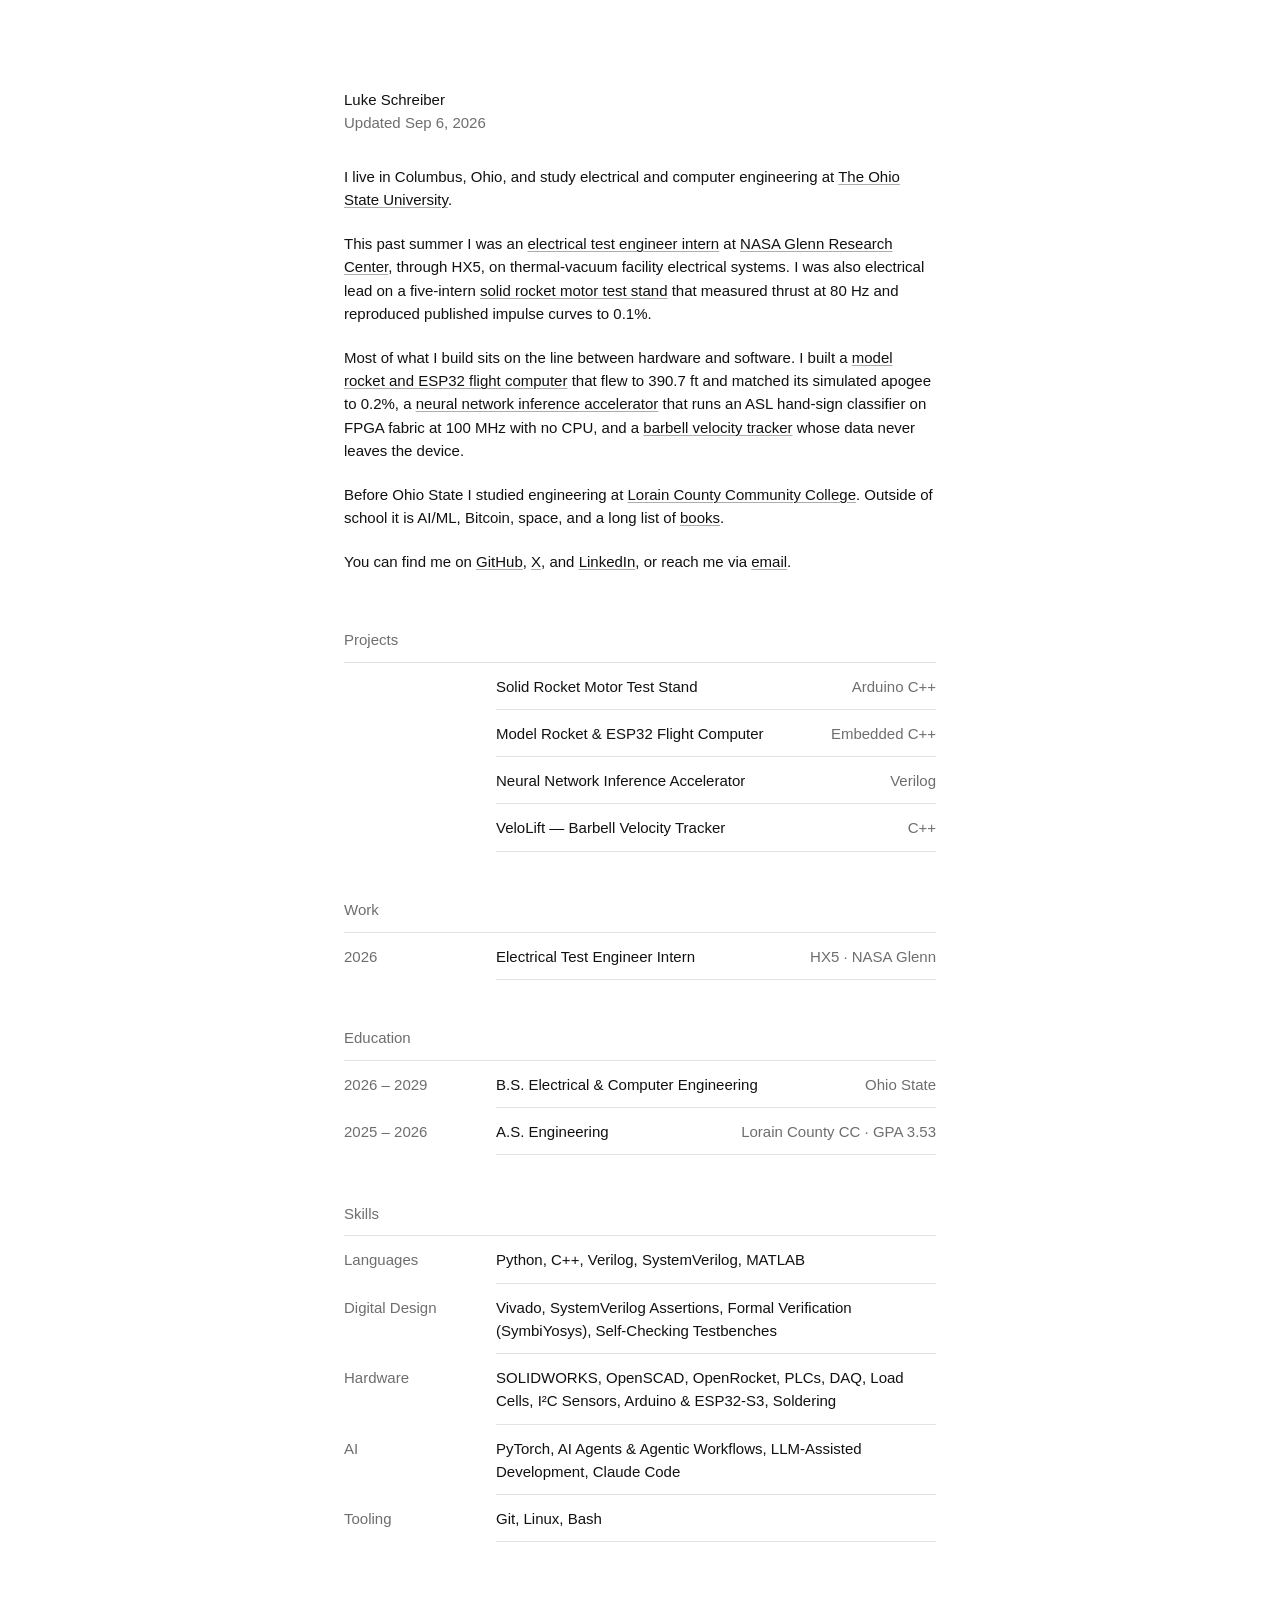
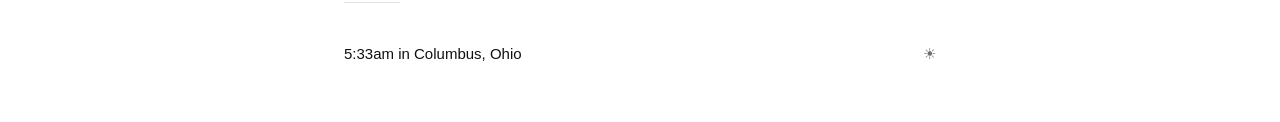
==== commit 03bb3936: "Add the portfolio work: test stand, NASA Glenn, and project depth Two new project pages from the eng" ====
--- a/index.html
+++ b/index.html
@@ -27,14 +27,15 @@
             <p class="meta">Updated Sep 6, 2026</p>
 
             <div class="prose">
-                <p>I live in Cleveland, Ohio, and study electrical and computer engineering at <a
+                <p>I live in Columbus, Ohio, and study electrical and computer engineering at <a
                         href="https://www.osu.edu" target="_blank" rel="noopener noreferrer">The Ohio State
                         University</a>.</p>
 
-                <p>This past summer I was an electrical test engineer intern at <a href="https://www.nasa.gov/glenn"
-                        target="_blank" rel="noopener noreferrer">NASA Glenn Research Center</a>, through HX5, writing
-                    firmware and wiring for a rocket static test stand, plus instrumentation and PLC controls for vacuum
-                    chamber test facilities.</p>
+                <p>This past summer I was an <a href="projects/nasa-glenn/">electrical test engineer intern</a> at <a
+                        href="https://www.nasa.gov/glenn" target="_blank" rel="noopener noreferrer">NASA Glenn Research
+                        Center</a>, through HX5, on thermal-vacuum facility electrical systems. I was also electrical
+                    lead on a five-intern <a href="projects/rocket-test-stand/">solid rocket motor test stand</a> that
+                    measured thrust at 80 Hz and reproduced published impulse curves to 0.1%.</p>
 
                 <p>Most of what I build sits on the line between hardware and software. I built a <a
                         href="projects/rocket-flight-computer/">model rocket and ESP32 flight computer</a> that flew to
@@ -60,6 +61,12 @@
                 <h2 class="index-title">Projects</h2>
 
                 <div class="rows">
+                    <a class="row row--flush" href="projects/rocket-test-stand/">
+                        <span class="row-key"></span>
+                        <span class="row-main">Solid Rocket Motor Test Stand</span>
+                        <span class="row-meta">Arduino C++</span>
+                    </a>
+
                     <a class="row row--flush" href="projects/rocket-flight-computer/">
                         <span class="row-key"></span>
                         <span class="row-main">Model Rocket &amp; ESP32 Flight Computer</span>
@@ -74,7 +81,7 @@
 
                     <a class="row row--flush" href="projects/barbell-velocity-tracker/">
                         <span class="row-key"></span>
-                        <span class="row-main">Barbell Velocity Tracker</span>
+                        <span class="row-main">VeloLift — Barbell Velocity Tracker</span>
                         <span class="row-meta">C++</span>
                     </a>
                 </div>
@@ -84,11 +91,11 @@
                 <h2 class="index-title">Work</h2>
 
                 <div class="rows">
-                    <div class="row">
+                    <a class="row" href="projects/nasa-glenn/">
                         <span class="row-key">2026</span>
                         <span class="row-main">Electrical Test Engineer Intern</span>
                         <span class="row-meta">HX5 · NASA Glenn</span>
-                    </div>
+                    </a>
                 </div>
             </section>
 
@@ -146,7 +153,7 @@
         </main>
 
         <footer class="foot">
-            <span id="location-time">Cleveland, Ohio</span>
+            <span id="location-time">Columbus, Ohio</span>
             <button class="theme-toggle" id="themeToggle" aria-label="Toggle dark mode">☀</button>
         </footer>
     </div>
--- a/style.css
+++ b/style.css
@@ -226,6 +226,13 @@
     margin-bottom: 1.3rem;
 }
 
+/* A note that follows content, rather than introducing it, needs its own air */
+.work-list + .section-note,
+.table-wrap + .section-note,
+pre + .section-note {
+    margin-top: 1.3rem;
+}
+
 .work-list {
     list-style: none;
 }
@@ -254,6 +261,12 @@
 
 .table-wrap {
     overflow-x: auto;
+    margin-bottom: 1.3rem;
+}
+
+/* A list that follows prose, rather than a heading, needs its own air */
+p + .work-list {
+    margin-top: 1.3rem;
 }
 
 .data-table {
@@ -284,9 +297,69 @@
     padding-right: 0;
 }
 
+/* Many-column tables need to give back some gutter to stay inside the column */
+.data-table--tight th,
+.data-table--tight td {
+    padding-right: 1rem;
+}
+
 code {
     font-family: ui-monospace, "Cascadia Code", Consolas, monospace;
     font-size: 0.88em;
+}
+
+pre {
+    margin: 1.6rem 0;
+    padding: 1.1rem 1.2rem;
+    overflow-x: auto;
+    border: 1px solid var(--line);
+}
+
+pre code {
+    font-size: 0.82rem;
+    line-height: 1.6;
+}
+
+/* Figures — flat, full column width, muted caption underneath */
+figure {
+    margin: 1.6rem 0;
+}
+
+figure img {
+    display: block;
+    width: 100%;
+    height: auto;
+}
+
+/* Sources with a white ground need an edge so they don't glare in dark mode */
+.framed img {
+    border: 1px solid var(--line);
+}
+
+figcaption {
+    margin-top: 0.6rem;
+    color: var(--muted);
+}
+
+/* Generic column grid — paired figures, or two lists side by side */
+.cols {
+    display: grid;
+    grid-template-columns: repeat(2, minmax(0, 1fr));
+    gap: 1.5rem 2rem;
+    margin: 1.6rem 0;
+}
+
+.cols--3 {
+    grid-template-columns: repeat(3, minmax(0, 1fr));
+}
+
+.cols figure {
+    margin: 0;
+}
+
+.col-label {
+    color: var(--muted);
+    margin-bottom: 0.8rem;
 }
 
 .footnote {
@@ -381,6 +454,12 @@
         display: block;
     }
 
+    /* Spans are inline by default — make the label sit above its value */
+    .row--pair .row-key,
+    .row--pair .row-main {
+        display: block;
+    }
+
     .row--pair .row-key {
         padding-bottom: 0;
     }
@@ -393,4 +472,9 @@
     .data-table td {
         padding-right: 1rem;
     }
-}
+
+    .cols,
+    .cols--3 {
+        grid-template-columns: minmax(0, 1fr);
+    }
+}
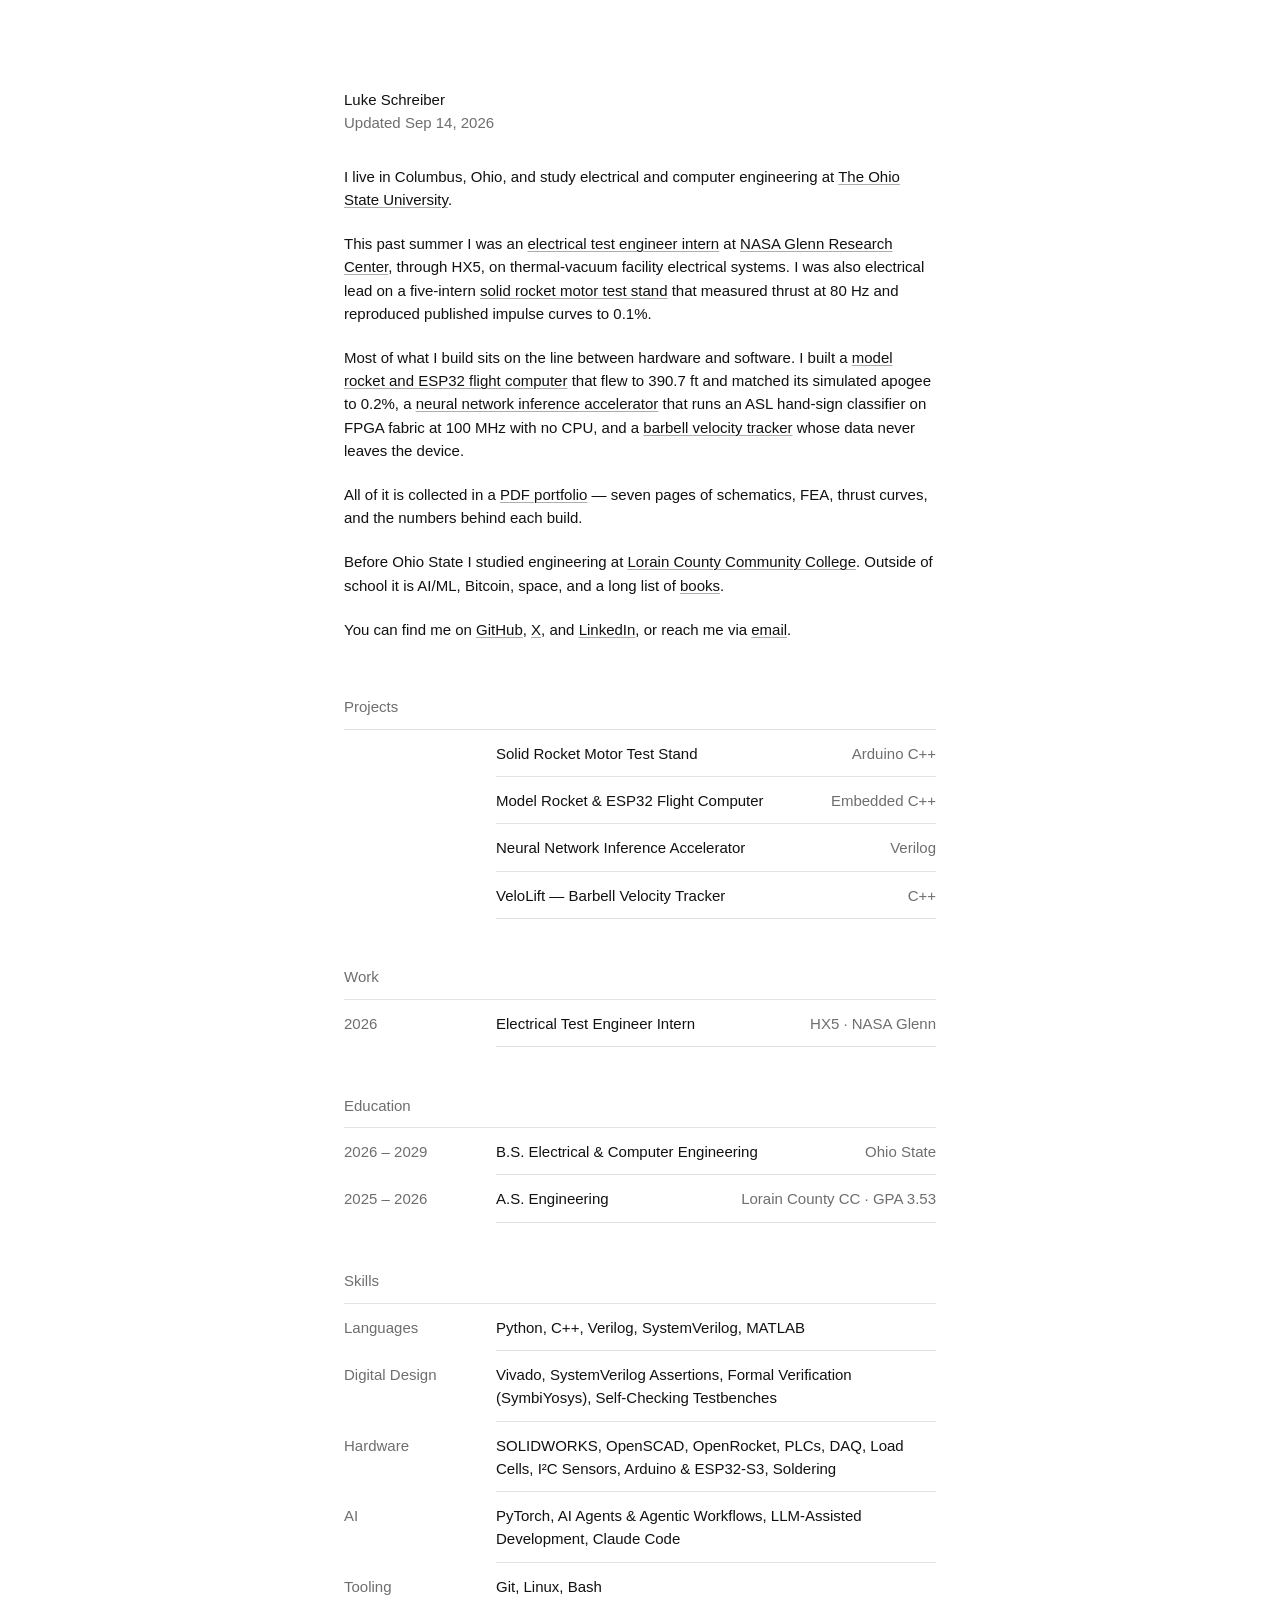
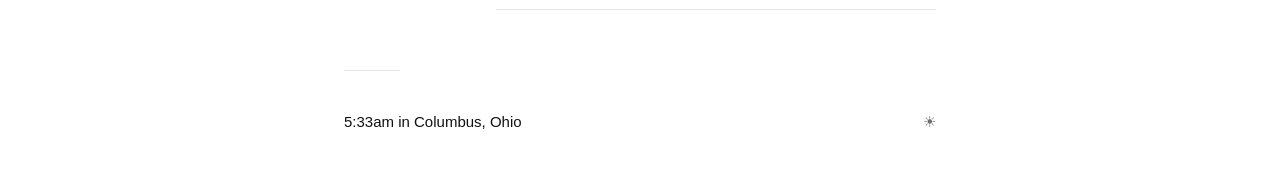
==== commit 8694e008: "Add the PDF portfolio to the front page The seven-page portfolio now ships with the site and is link" ====
--- a/index.html
+++ b/index.html
@@ -13,18 +13,27 @@
     <meta property="og:title" content="Luke Schreiber">
     <meta property="og:description"
         content="Electrical and computer engineering student at Ohio State, electrical test engineer intern at NASA Glenn.">
-    <meta name="twitter:card" content="summary">
+    <meta property="og:image" content="https://lukeschreiber.com/projects/rocket-flight-computer/img/flight-computer.jpg">
+    <meta property="og:image:alt" content="The ESP32-S3 flight computer on soldered perfboard.">
+    <meta name="twitter:card" content="summary_large_image">
     <meta name="twitter:site" content="@LukeSchreiberX">
     <link rel="icon" type="image/svg+xml" href="favicon.svg">
     <link rel="icon" type="image/x-icon" href="favicon.ico">
     <link rel="stylesheet" href="style.css">
+    <script>
+        // Applied before first paint so a stored dark theme never flashes white.
+        try {
+            var t = localStorage.getItem("theme");
+            if (t) document.documentElement.setAttribute("data-theme", t);
+        } catch (e) { /* blocked site data: fall back to the light default */ }
+    </script>
 </head>
 
 <body>
     <div class="container">
         <main>
             <h1 class="name">Luke Schreiber</h1>
-            <p class="meta">Updated Sep 6, 2026</p>
+            <p class="meta">Updated Sep 14, 2026</p>
 
             <div class="prose">
                 <p>I live in Columbus, Ohio, and study electrical and computer engineering at <a
@@ -44,6 +53,10 @@
                     an ASL hand-sign classifier on FPGA fabric at 100 MHz with no CPU, and a <a
                         href="projects/barbell-velocity-tracker/">barbell velocity tracker</a> whose data never leaves
                     the device.</p>
+
+                <p>All of it is collected in a <a href="Luke_Schreiber_Portfolio.pdf" target="_blank"
+                        rel="noopener noreferrer">PDF portfolio</a> — seven pages of schematics, FEA, thrust curves, and
+                    the numbers behind each build.</p>
 
                 <p>Before Ohio State I studied engineering at <a href="https://www.lorainccc.edu" target="_blank"
                         rel="noopener noreferrer">Lorain County Community College</a>. Outside of school it is AI/ML,
--- a/style.css
+++ b/style.css
@@ -287,6 +287,11 @@
     color: var(--muted);
 }
 
+/* Row headers carry the same weight as the label cells they replace */
+.data-table th[scope="row"] {
+    white-space: normal;
+}
+
 .data-table td:first-child {
     white-space: normal;
     color: var(--muted);
@@ -347,10 +352,6 @@
     grid-template-columns: repeat(2, minmax(0, 1fr));
     gap: 1.5rem 2rem;
     margin: 1.6rem 0;
-}
-
-.cols--3 {
-    grid-template-columns: repeat(3, minmax(0, 1fr));
 }
 
 .cols figure {
@@ -395,12 +396,15 @@
 .theme-toggle {
     background: none;
     border: 0;
-    padding: 0;
     font: inherit;
     line-height: inherit;
     color: var(--muted);
     cursor: pointer;
     transition: color 0.15s ease;
+    /* Padding lifts the hit area past the 24px minimum; the negative margin
+       keeps the glyph optically aligned with the column edge. */
+    padding: 0.4rem;
+    margin: -0.4rem -0.4rem -0.4rem 0;
 }
 
 .theme-toggle:hover {
@@ -473,8 +477,19 @@
         padding-right: 1rem;
     }
 
-    .cols,
-    .cols--3 {
+    .cols {
         grid-template-columns: minmax(0, 1fr);
     }
 }
+
+@media (prefers-reduced-motion: reduce) {
+
+    *,
+    *::before,
+    *::after {
+        transition-duration: 0.01ms !important;
+        animation-duration: 0.01ms !important;
+        animation-iteration-count: 1 !important;
+        scroll-behavior: auto !important;
+    }
+}
